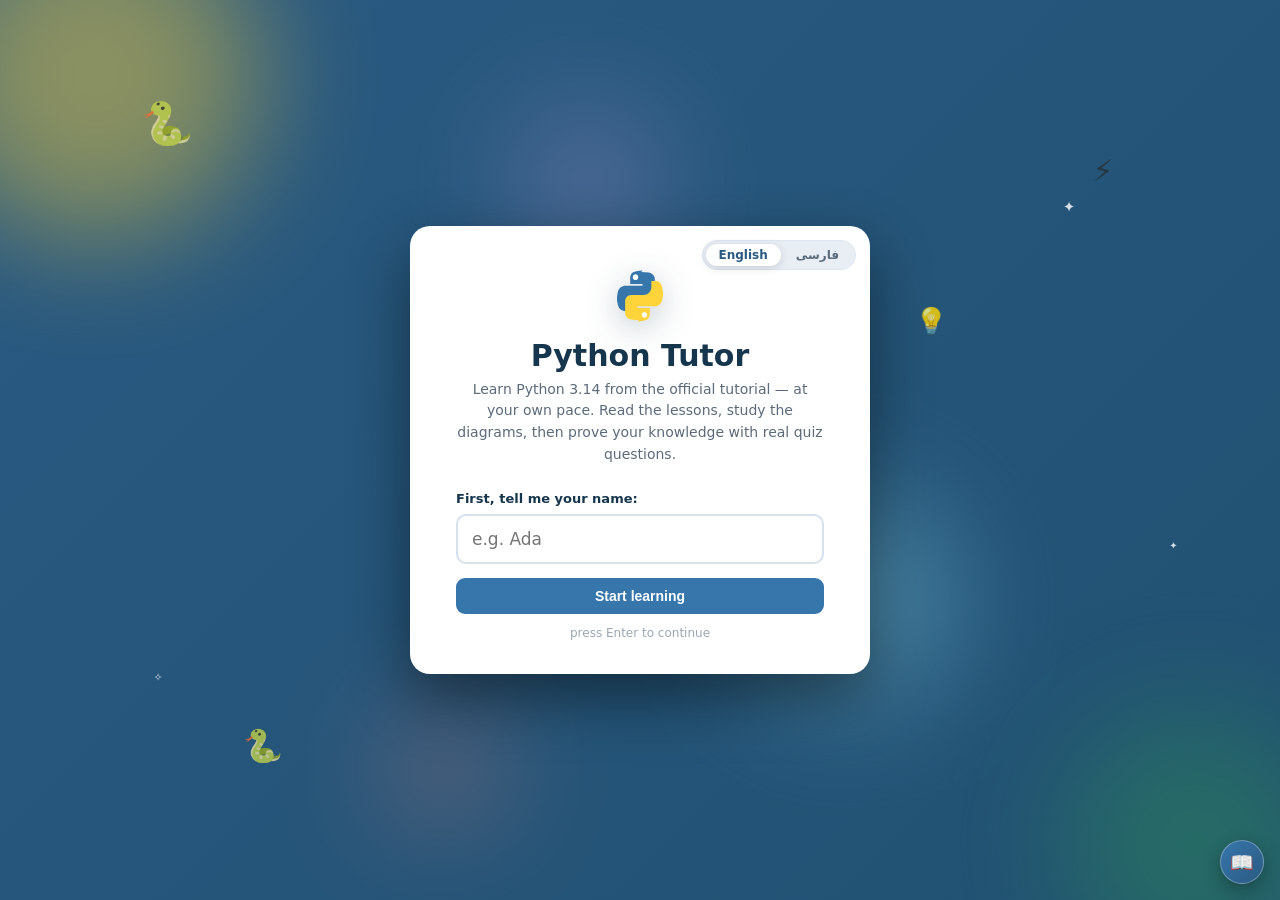
==== static/index.html @ ef2d1d4d "Study tools + mobile UX: scroll reading-progress bar, per-lesson read-time, read checkmarks in the s" ====
<!DOCTYPE html>
<html lang="en">
<head>
<meta charset="utf-8">
<meta name="viewport" content="width=device-width, initial-scale=1">
<title>🐍 Python Tutor — Learn Python 3.14</title>
<script>
/* Restore the saved language + text direction before first paint (no flash). */
(function () {
  try {
    var l = localStorage.getItem('pytutor-lang-v1');
    if (l !== 'fa' && l !== 'en') {
      l = (navigator.language || '').toLowerCase().indexOf('fa') === 0 ? 'fa' : 'en';
    }
    var d = document.documentElement;
    d.lang = l;
    if (l === 'fa') { d.setAttribute('dir', 'rtl'); } else { d.removeAttribute('dir'); }
  } catch (e) {}
})();
</script>
<link rel="icon" href="data:image/svg+xml,%3Csvg xmlns='http://www.w3.org/2000/svg' viewBox='0 0 100 100'%3E%3Ctext y='.9em' font-size='90'%3E🐍%3C/text%3E%3C/svg%3E">
<link rel="preconnect" href="https://fonts.googleapis.com">
<link rel="preconnect" href="https://fonts.gstatic.com" crossorigin>
<link href="https://fonts.googleapis.com/css2?family=Vazirmatn:wght@400;500;600;700;800&display=swap" rel="stylesheet">
<link rel="stylesheet" href="style.css?v=20261005a">
</head>
<body>
<div id="scroll-progress" aria-hidden="true"></div>
<div id="welcome">
  <div class="orb o1"></div>
  <div class="orb o2"></div>
  <div class="orb o3"></div>
  <div class="orb o4"></div>
  <div class="orb o5"></div>
  <div class="floaty f1">🐍</div>
  <div class="floaty f2">⚡</div>
  <div class="floaty f3">🐍</div>
  <div class="floaty f4">💡</div>
  <div class="floaty f5">🐍</div>
  <span class="sparkle s1">✦</span>
  <span class="sparkle s2">✧</span>
  <span class="sparkle s3">✦</span>
  <div class="welcome-card">
    <div class="lang-switch" id="lang-welcome" role="group" aria-label="Language"></div>
    <div class="welcome-emoji" data-subject-logo>🐍</div>
    <h1 data-subject-brand>Python Tutor</h1>
    <p class="welcome-sub" data-i18n="welcome_sub"></p>
    <label for="name-input" data-i18n="name_label"></label>
    <input id="name-input" type="text" maxlength="30"
           placeholder="e.g. Ada" autocomplete="off"
           data-i18n-ph="name_placeholder">
    <button id="name-start" class="btn btn-lg" data-i18n="start_btn"></button>
    <p class="welcome-hint" data-i18n="welcome_hint"></p>
  </div>
</div>
<div id="subject">
  <div class="orb o1"></div>
  <div class="orb o3"></div>
  <div class="orb o4"></div>
  <span class="sparkle s1">✦</span>
  <span class="sparkle s2">✧</span>
  <span class="sparkle s3">✦</span>
  <div class="lang-switch" id="lang-subject" role="group" aria-label="Language"></div>
  <div class="subject-stage">
    <div class="subject-head">
      <h2 class="subject-title" data-i18n="subject_title"></h2>
      <p class="subject-sub" data-i18n="subject_sub"></p>
    </div>
    <div class="orbit-wrap">
      <div class="orbit" id="orbit">
        <div class="orbit-dot d1"></div>
        <div class="orbit-dot d2"></div>
        <div class="orbit-dot d3"></div>
        <svg id="blob-svg" viewBox="0 0 360 360" aria-hidden="true">
          <defs>
            <radialGradient id="blob-grad" cx="35%" cy="28%" r="85%">
              <stop id="blob-stop1" offset="0%"></stop>
              <stop id="blob-stop2" offset="100%"></stop>
            </radialGradient>
            <filter id="goo-fx" x="-40%" y="-40%" width="180%" height="180%">
              <feGaussianBlur in="SourceGraphic" stdDeviation="4" result="b"/>
              <feColorMatrix in="b" mode="matrix"
                values="1 0 0 0 0  0 1 0 0 0  0 0 1 0 0  0 0 0 24 -11"/>
            </filter>
          </defs>
          <path id="blob-path" fill="url(#blob-grad)"></path>
          <g id="icon-stage"></g>
        </svg>
        <div class="blob-content" id="blob-content"></div>
      </div>
    </div>
    <div class="subject-info">
      <button id="subject-start" class="btn btn-lg subject-start"></button>
      <p class="subject-hint" data-i18n="subject_hint"></p>
    </div>
  </div>
</div>
<div id="app">
  <button id="drawer-btn" aria-label="Chapters menu" aria-expanded="false" aria-controls="sidebar"><span class="drawer-ic">☰</span></button>
  <div id="drawer-backdrop"></div>
  <aside id="sidebar">
    <div class="brand">
      <span class="brand-logo" data-subject-logo>🐍</span>
      <div>
        <h1 data-subject-brand>Python Tutor</h1>
        <p class="brand-sub" data-i18n="brand_sub"></p>
      </div>
    </div>
    <nav id="subject-chips" aria-label="Programming language"></nav>
    <p id="user-greeting" class="greeting"></p>
    <div class="progress-box">
      <div id="overall-label" class="progress-label" data-i18n="progress_label"></div>
      <div class="progress-track"><div id="overall-bar" class="progress-bar"></div></div>
      <div id="overall-text" class="progress-text"></div>
      <div id="read-progress" class="progress-text"></div>
    </div>
    <button id="home-btn" class="playground-btn" data-i18n="home_btn"></button>
    <button id="open-playground" class="playground-btn" data-i18n="playground_btn"></button>
    <input id="chapter-search" type="search" autocomplete="off"
           data-i18n-ph="search_ph" aria-label="Search lessons">
    <nav id="chapter-list"></nav>
    <button id="change-name" class="change-name" data-i18n="change_name"></button>
    <div class="lang-switch on-dark" id="lang-side" role="group" aria-label="Language"></div>
  </aside>
  <main id="main">
    <div id="view"></div>
  </main>
</div>
<div id="toast"></div>
<button id="zen-fab" title="Focus mode (F)">📖</button>
<div id="code-modal" hidden>
  <div class="cm-bar">
    <span id="cm-lang" class="code-lang"></span>
    <button id="cm-copy" class="code-copy" type="button">📋</button>
    <button id="cm-close" type="button" aria-label="Close">✕</button>
  </div>
  <pre id="cm-pre"></pre>
</div>
<script src="data.js?v=20261005a"></script>
<script src="data-c.js?v=20261005a"></script>
<script src="data-html.js?v=20261005a"></script>
<script src="data-css.js?v=20261005a"></script>
<script src="data-js.js?v=20261005a"></script>
<script src="data-cpp.js?v=20261005a"></script>
<script src="cengine.js?v=20261005a"></script>
<script src="crunner.js?v=20261005a"></script>
<script src="pyrunner.js?v=20261005a"></script>
<script src="app.js?v=20261005a"></script>
</body>
</html>
---- static/style.css ----
/* Python Tutor — course styles */

:root {
  --blue: #3776ab;
  --blue-dark: #2a5a82;
  --yellow: #ffd43b;
  --bg: #f4f7fb;
  --card: #ffffff;
  --ink: #263238;
  --muted: #5b6b7a;
  --line: #dde6f0;
  --green: #2e8b57;
  --red: #c0392b;
  --code-bg: #f0f4f9;

  /* motion */
  --ease-out: cubic-bezier(.22, .9, .3, 1);
  --ease-smooth: cubic-bezier(.4, 0, .2, 1);
  --ease-spring: cubic-bezier(.34, 1.56, .64, 1);
}

* { box-sizing: border-box; }

html, body {
  margin: 0;
  height: 100%;
  scroll-behavior: smooth;
}

body {
  font-family: "Segoe UI", system-ui, -apple-system, Roboto, Arial, sans-serif;
  background: var(--bg);
  color: var(--ink);
}

html, body {
  max-width: 100%;
  overflow-x: clip; /* one stray pixel must never shake the page sideways */
}

#app {
  display: flex;
  height: 100vh;   /* fallback */
  height: 100dvh;  /* real viewport on mobile browsers */
  transition: opacity .45s var(--ease-smooth), filter .5s var(--ease-smooth),
              transform .5s var(--ease-smooth);
}
#welcome.show ~ #app { filter: blur(3px); transform: scale(.997); }

/* ---------- sidebar ---------- */
#sidebar {
  width: 300px;
  flex-shrink: 0;
  background: linear-gradient(180deg, #2c4a6b, #1f3554);
  color: #e6eef7;
  overflow-y: auto;
  padding: 18px 14px;
  display: flex;
  flex-direction: column;
  gap: 14px;
}
#sidebar::-webkit-scrollbar { width: 8px; }
#sidebar::-webkit-scrollbar-thumb { background: rgba(255, 255, 255, .16); border-radius: 6px; }
#sidebar::-webkit-scrollbar-thumb:hover { background: rgba(255, 255, 255, .28); }

.brand { display: flex; align-items: center; gap: 10px; padding: 4px 6px; }
.brand-logo { font-size: 34px; }
.brand h1 { margin: 0; font-size: 20px; }
.brand-sub { margin: 2px 0 0; font-size: 12px; color: #a9c3de; }

.progress-box {
  background: rgba(255, 255, 255, 0.08);
  border-radius: 10px;
  padding: 10px 12px;
}
.progress-label { font-size: 12px; text-transform: uppercase; letter-spacing: 1px; color: #a9c3de; }
.progress-track { height: 10px; background: rgba(255,255,255,0.15); border-radius: 6px; margin: 6px 0 4px; overflow: hidden; }
.progress-bar {
  height: 100%;
  width: 0%;
  background: var(--yellow);
  border-radius: 6px;
  position: relative;
  overflow: hidden;
  transition: width .7s var(--ease-out);
}
.progress-bar::after {
  content: "";
  position: absolute;
  inset: 0;
  background: linear-gradient(90deg, transparent, rgba(255, 255, 255, .5), transparent);
  transform: translateX(-100%);
  animation: sweep 2.4s ease-in-out infinite;
}
@keyframes sweep {
  0% { transform: translateX(-100%); }
  55%, 100% { transform: translateX(100%); }
}
.progress-text { font-size: 12px;  color: #cfdcea; }

#chapter-list { display: flex; flex-direction: column; gap: 6px; }

.category-head {
  display: flex;
  align-items: center;
  gap: 7px;
  margin: 14px 6px 2px;
  padding-top: 10px;
  border-top: 1px solid rgba(255, 255, 255, 0.12);
  font-size: 11px;
  font-weight: 800;
  text-transform: uppercase;
  letter-spacing: 1.3px;
  color: #a9c3de;
  user-select: none;
}
.category-head:first-child {
  margin-top: 0;
  padding-top: 0;
  border-top: none;
}
.cat-emoji { font-size: 14px; }

.chapter-item {
  display: flex;
  align-items: center;
  gap: 10px;
  padding: 9px 10px;
  border-radius: 9px;
  cursor: pointer;
  border: none;
  background: transparent;
  color: inherit;
  font-size: 14px;
  text-align: start;
  transition: background .25s var(--ease-smooth), transform .3s var(--ease-spring),
              box-shadow .25s var(--ease-smooth);
}
.chapter-item:hover {
  background: rgba(255, 255, 255, 0.1);
  transform: translateX(4px);
}
#chapter-list.entrance .category-head,
#chapter-list.entrance .chapter-item {
  animation: slideIn .45s var(--ease-out) backwards;
}
@keyframes slideIn {
  from { opacity: 0; transform: translateX(-12px); }
  to   { opacity: 1; transform: translateX(0); }
}
.chapter-item.active { background: rgba(255, 212, 59, 0.18); box-shadow: inset 3px 0 0 var(--yellow); }
.chapter-item .num {
  font-size: 11px;
  font-weight: 700;
  color: #ffd43b;
  background: rgba(255, 212, 59, 0.15);
  border-radius: 6px;
  padding: 2px 6px;
  min-width: 24px;
  text-align: center;
  transition: color .35s ease, background .35s ease, box-shadow .35s ease;
}
.chapter-item.finished .num {
  color: #8df0b0;
  background: rgba(46, 139, 87, 0.32);
  animation: numGlow 2.6s ease-in-out infinite;
}
@keyframes numGlow {
  0%, 100% { box-shadow: 0 0 5px rgba(46, 139, 87, .35); }
  50%      { box-shadow: 0 0 14px rgba(46, 139, 87, .65); }
}
.chapter-item .ch-title { flex: 1; min-width: 0; }
.chapter-item .dot { font-size: 13px; }
.chapter-item.finished .dot { color: #8df0b0; }

/* chevron: points to the inline-start edge when closed, rotates down
   (90° is always "down" for a right-pointing chevron) when open */
.chapter-item .chev {
  display: inline-flex;
  align-items: center;
  color: #7d9ab8;
  transition: color .25s var(--ease-smooth);
}
.chapter-item .chev svg {
  display: block;
  transform: rotate(0deg);
  transition: transform .28s var(--ease-smooth);
}
.chapter-item.open .chev { color: var(--yellow); }
.chapter-item.open .chev svg { transform: rotate(90deg); }
html[dir="rtl"] .chapter-item .chev svg { transform: rotate(180deg); }
html[dir="rtl"] .chapter-item.open .chev svg { transform: rotate(90deg); }

/* collapsible chapter sub-lists (lessons + quiz), w3schools style */
.sublist {
  display: grid;
  grid-template-rows: 0fr;
  margin-top: -6px; /* cancel the list gap so a closed group adds no space */
  transition: grid-template-rows .3s var(--ease-smooth);
}
.sublist.open { grid-template-rows: 1fr; }
.sublist-inner {
  overflow: hidden;
  min-height: 0;
  display: flex;
  flex-direction: column;
  gap: 2px;
}
.sub-item {
  display: flex;
  align-items: center;
  gap: 7px;
  margin-inline-start: 22px;
  padding: 6px 9px;
  border: none;
  border-inline-start: 2px solid rgba(255, 255, 255, 0.14);
  border-radius: 7px;
  background: transparent;
  color: #b7cde0;
  font-family: inherit;
  font-size: 12.5px;
  line-height: 1.4;
  text-align: start;
  cursor: pointer;
  transition: background .2s var(--ease-smooth), color .2s var(--ease-smooth),
              border-color .2s var(--ease-smooth);
}
.sub-item:hover { background: rgba(255, 255, 255, 0.09); color: #fff; }
.sub-item.active {
  background: rgba(255, 212, 59, 0.15);
  border-inline-start-color: var(--yellow);
  color: #ffe58a;
  font-weight: 600;
}
.sub-item .quiz-ico { font-size: 12px; }
.sub-item .quiz-badge {
  margin-inline-start: auto;
  font-size: 10.5px;
  font-weight: 700;
  color: #8df0b0;
}
.sub-item .quiz-badge:empty { display: none; }

/* playground launcher in the sidebar */
.playground-btn {
  display: flex;
  align-items: center;
  justify-content: center;
  gap: 8px;
  padding: 11px 14px;
  border: 1px solid rgba(255, 212, 59, 0.4);
  border-radius: 10px;
  background: linear-gradient(135deg, rgba(255, 212, 59, 0.16), rgba(55, 118, 171, 0.28));
  color: #ffe58a;
  font-family: inherit;
  font-size: 13.5px;
  font-weight: 700;
  cursor: pointer;
  transition: transform .25s var(--ease-spring), box-shadow .25s var(--ease-smooth),
              border-color .25s var(--ease-smooth), background .25s var(--ease-smooth);
}
.playground-btn:hover {
  transform: translateY(-2px);
  border-color: var(--yellow);
  background: linear-gradient(135deg, rgba(255, 212, 59, 0.24), rgba(55, 118, 171, 0.34));
  box-shadow: 0 6px 18px rgba(255, 212, 59, 0.18);
}
.playground-btn:active { transform: translateY(0) scale(.98); }

/* ---------- main ---------- */
#main {
  flex: 1;
  overflow-y: auto;
  padding: 28px 34px;
  scroll-behavior: smooth;
}
#main::-webkit-scrollbar { width: 10px; }
#main::-webkit-scrollbar-thumb { background: rgba(55, 118, 171, .25); border-radius: 6px; }
#main::-webkit-scrollbar-thumb:hover { background: rgba(55, 118, 171, .4); }

#view { max-width: 860px; margin: 0 auto; }
#view.anim-in { animation: viewIn .5s var(--ease-out) backwards; }
@keyframes viewIn {
  from { opacity: 0; transform: translateY(12px); }
  to   { opacity: 1; transform: translateY(0); }
}

.card {
  background: var(--card);
  border: 1px solid var(--line);
  border-radius: 14px;
  padding: 26px 30px;
  box-shadow: 0 2px 10px rgba(38, 50, 56, 0.06);
  animation: cardIn .45s var(--ease-out) backwards;
}
@keyframes cardIn {
  from { opacity: 0; transform: translateY(16px) scale(.985); }
  to   { opacity: 1; transform: translateY(0) scale(1); }
}

.chapter-head {
  display: flex;
  align-items: center;
  gap: 12px;
  margin-bottom: 4px;
}
.chapter-head .emoji { font-size: 30px; }
.chapter-head h2 { margin: 0; font-size: 22px; }

.breadcrumb { color: var(--muted); font-size: 13px; margin-bottom: 14px; }

.lesson-title { font-size: 19px; margin: 16px 0 10px; color: var(--blue-dark); }

/* lesson content */
.lesson-body p { line-height: 1.7; margin: 12px 0; }
.lesson-body ul, .lesson-body ol { line-height: 1.7; padding-inline-start: 22px; }
.lesson-body li { margin: 7px 0; }
.lesson-body code {
  background: var(--code-bg);
  border: 1px solid var(--line);
  border-radius: 5px;
  padding: 1px 6px;
  font-family: "Fira Code", "JetBrains Mono", Consolas, Menlo, monospace;
  font-size: 0.92em;
}
.lesson-body pre.code {
  max-width: 100%;
  -webkit-overflow-scrolling: touch;
  background: var(--code-bg);
  border: 1px solid var(--line);
  border-radius: 10px;
  padding: 14px 16px;
  margin: 18px 0;
  overflow-x: auto;
  font-family: "Fira Code", "JetBrains Mono", Consolas, Menlo, monospace;
  font-size: 14px;
  line-height: 1.6;
}
.lesson-body .diagram { margin: 16px 0; }
.card > .tryit, .card > .nav-row { animation: fadeUp .5s var(--ease-out) backwards; }
.card > .tryit { animation-delay: .35s; }
.card > .nav-row { animation-delay: .45s; }
.lesson-body > * { animation: fadeUp .5s var(--ease-out) backwards; }
.lesson-body > *:nth-child(2) { animation-delay: .07s; }
.lesson-body > *:nth-child(3) { animation-delay: .14s; }
.lesson-body > *:nth-child(4) { animation-delay: .21s; }
.lesson-body > *:nth-child(5) { animation-delay: .28s; }
.lesson-body > *:nth-child(6) { animation-delay: .35s; }
.lesson-body > *:nth-child(7) { animation-delay: .42s; }
.lesson-body > *:nth-child(8) { animation-delay: .49s; }

/* nav buttons */
.nav-row { display: flex; justify-content: space-between; margin-top: 22px; gap: 10px; }
.nav-row .spacer { flex: 1; }
button.btn {
  position: relative;
  overflow: hidden;
  border: none;
  border-radius: 9px;
  padding: 10px 18px;
  font-size: 14px;
  font-weight: 600;
  cursor: pointer;
  background: var(--blue);
  color: white;
  transition: background .25s var(--ease-smooth), transform .25s var(--ease-spring),
              box-shadow .25s var(--ease-smooth);
}
button.btn::after {
  content: "";
  position: absolute;
  top: 0;
  left: -80%;
  width: 45%;
  height: 100%;
  background: linear-gradient(105deg, transparent, rgba(255, 255, 255, .4), transparent);
  transform: skewX(-20deg);
  transition: left .55s var(--ease-smooth);
  pointer-events: none;
}
button.btn:hover::after { left: 140%; }
button.btn:hover {
  background: var(--blue-dark);
  transform: translateY(-2px);
  box-shadow: 0 7px 18px rgba(55, 118, 171, 0.38);
}
button.btn:active { transform: translateY(0) scale(.97); transition-duration: .1s; }
button.btn.secondary { background: #eef3f9; color: var(--blue-dark); border: 1px solid var(--line); }
button.btn.secondary:hover { background: #e2eaf4; }
button.btn:disabled { opacity: 0.45; cursor: not-allowed; }

/* ---------- quiz ---------- */
.quiz-intro { margin-bottom: 18px; }
.quiz-intro h3 { margin: 0 0 6px; }
.quiz-intro p { margin: 4px 0; color: var(--muted); }

.question {
  border: 1px solid var(--line);
  border-radius: 12px;
  padding: 18px 20px;
  margin-bottom: 16px;
  background: #fbfdff;
  animation: qIn .5s var(--ease-out) backwards;
}
@keyframes qIn {
  from { opacity: 0; transform: translateY(12px); }
  to   { opacity: 1; transform: translateY(0); }
}
.question .q-text { font-size: 15px; line-height: 1.55; margin-bottom: 12px; }
.question .q-text code { background: var(--code-bg); padding: 1px 5px; border-radius: 4px; font-family: "Fira Code", "JetBrains Mono", Consolas, Menlo, monospace; font-size: .92em; }

/* mc options */
.option {
  display: block;
  width: 100%;
  text-align: left;
  background: white;
  border: 1px solid var(--line);
  border-radius: 9px;
  padding: 10px 14px;
  margin: 7px 0;
  cursor: pointer;
  font-size: 14px;
  color: var(--ink);
  animation: optIn .4s var(--ease-out) backwards;
  transition: border-color .2s var(--ease-smooth), background .2s var(--ease-smooth),
              transform .25s var(--ease-spring), box-shadow .2s var(--ease-smooth);
}
.option:nth-child(2) { animation-delay: .06s; }
.option:nth-child(3) { animation-delay: .12s; }
.option:nth-child(4) { animation-delay: .18s; }
.option:nth-child(5) { animation-delay: .24s; }
.option:nth-child(6) { animation-delay: .30s; }
@keyframes optIn {
  from { opacity: 0; transform: translateY(7px); }
  to   { opacity: 1; transform: translateY(0); }
}
.option:hover { border-color: var(--blue); background: #f3f8fd; transform: translateY(-2px); box-shadow: 0 4px 12px rgba(55, 118, 171, 0.15); }
.option:active { transform: scale(.98); }
.option.selected { border-color: var(--blue); background: #e8f1f9; font-weight: 600; }
.option.correct { border-color: var(--green); background: #e7f6ec; }
.option.wrong { border-color: var(--red); background: #fbe4e2; }

/* blank input */
input.blank {
  font-family: "Fira Code", "JetBrains Mono", Consolas, Menlo, monospace;
  font-size: 15px;
  padding: 6px 10px;
  border: 1px solid var(--blue);
  border-radius: 7px;
  outline: none;
  width: 220px;
  max-width: 100%;
}
input.blank:focus { box-shadow: 0 0 0 3px rgba(55, 118, 171, 0.18); }
input.blank.correct { border-color: var(--green); background: #e7f6ec; }
input.blank.wrong { border-color: var(--red); background: #fbe4e2; }

/* codefill */
.codefill {
  background: var(--code-bg);
  border: 1px solid var(--line);
  border-radius: 10px;
  padding: 14px 16px;
  font-family: "Fira Code", "JetBrains Mono", Consolas, Menlo, monospace;
  font-size: 14px;
  line-height: 2.1;
  overflow-x: auto;
  white-space: pre;
}
.codefill input.blank { width: auto; min-width: 120px; padding: 4px 8px; font-size: 14px; }

/* order */
.order-chip {
  display: inline-block;
  background: white;
  border: 1px solid var(--line);
  border-radius: 8px;
  padding: 8px 14px;
  margin: 5px 6px 5px 0;
  cursor: pointer;
  font-family: "Fira Code", "JetBrains Mono", Consolas, Menlo, monospace;
  font-size: 13px;
  animation: chipIn .35s var(--ease-spring) backwards;
  transition: transform .22s var(--ease-spring), border-color .18s var(--ease-smooth),
              background .18s var(--ease-smooth), box-shadow .18s var(--ease-smooth),
              opacity .2s var(--ease-smooth);
}
.order-chip:nth-of-type(1) { animation-delay: .05s; }
.order-chip:nth-of-type(2) { animation-delay: .10s; }
.order-chip:nth-of-type(3) { animation-delay: .15s; }
.order-chip:nth-of-type(4) { animation-delay: .20s; }
.order-chip:nth-of-type(5) { animation-delay: .25s; }
.order-chip:nth-of-type(6) { animation-delay: .30s; }
@keyframes chipIn {
  from { opacity: 0; transform: translateY(8px) scale(.95); }
  to   { opacity: 1; transform: translateY(0) scale(1); }
}
.order-chip:hover { border-color: var(--blue); transform: translateY(-1px); box-shadow: 0 3px 8px rgba(55, 118, 171, 0.14); }
.order-chip.picked { background: #e8f1f9; border-color: var(--blue); font-weight: 600; }
.order-chip.picked::before { content: attr(data-pos) ". "; color: var(--blue); }
.order-chip.used { opacity: 0.4; }
.order-chip.correct { border-color: var(--green); background: #e7f6ec; }
.order-chip.wrong { border-color: var(--red); background: #fbe4e2; }

/* feedback */
.feedback {
  margin-top: 10px;
  border-radius: 9px;
  padding: 10px 14px;
  font-size: 14px;
  line-height: 1.5;
  display: none;
}
.feedback.show { display: block; animation: fbIn .45s var(--ease-spring) backwards; }
@keyframes fbIn {
  from { opacity: 0; transform: translateY(-8px) scale(.97); }
  to   { opacity: 1; transform: translateY(0) scale(1); }
}
.feedback.ok { background: #e7f6ec; border: 1px solid #b7ddc4; border-inline-start: 4px solid var(--green); color: #1c6b3f; }
.feedback.no { background: #fbe4e2; border: 1px solid #eec2bd; border-inline-start: 4px solid var(--red); color: #8c2a20; }
.feedback .explain { margin-top: 6px; color: var(--ink); }

.answer-actions { margin-top: 10px; display: flex; gap: 8px; }

/* code block meta-bar: language tag + copy button */
.code-head {
  display: flex;
  align-items: center;
  justify-content: space-between;
  gap: 10px;
  margin: 18px 0 0;
  padding: 7px 8px 7px 14px;
  background: #22303f;
  border: 1px solid rgba(255, 255, 255, .08);
  border-bottom: none;
  border-radius: 10px 10px 0 0;
}
.code-lang {
  font-size: 12px;
  letter-spacing: .6px;
  text-transform: uppercase;
  color: #9fc3e0;
  font-weight: 600;
}
.code-copy {
  border: 1px solid rgba(255, 255, 255, .22);
  background: rgba(255, 255, 255, .08);
  color: #dbe7f3;
  font-size: 12.5px;
  padding: 5px 12px;
  border-radius: 999px;
  cursor: pointer;
  transition: background .2s ease, border-color .2s ease;
}
.code-copy:hover { background: rgba(255, 255, 255, .16); }
.code-copy.ok {
  background: rgba(70, 160, 100, .25);
  border-color: rgba(90, 200, 130, .5);
  color: #b8e6c4;
}
.code-head + pre.code {
  margin-top: 0;
  border-top-left-radius: 0;
  border-top-right-radius: 0;
}

/* programming-language chips at the top of the sidebar — the educational
   language selector, deliberately separate from the UI language toggle
   that sits at the sidebar footer */
#subject-chips {
  display: flex;
  flex-wrap: wrap; /* every language visible — no half-cut scrolling row */
  gap: 6px;
  padding: 4px 2px 8px;
}
.subject-chip {
  display: inline-flex;
  align-items: center;
  gap: 6px;
  border: 1px solid rgba(255, 255, 255, .18);
  background: rgba(255, 255, 255, .07);
  color: #dce8f5;
  border-radius: 999px;
  padding: 5px 12px 5px 6px;
  font-size: 13px;
  font-weight: 600;
  cursor: pointer;
  transition: border-color .2s ease, background .2s ease;
}
.subject-chip .chip-ic svg { width: 21px; height: 21px; display: block; border-radius: 50%; }
.subject-chip:hover { background: rgba(255, 255, 255, .13); }
.subject-chip.active {
  border-color: var(--c, var(--yellow));
  background: color-mix(in srgb, var(--c, #3776ab) 28%, rgba(255,255,255,.08));
}

/* try-it editor — boxed so it reads as its own section, clearly separated
   from the lesson text above it */
.tryit {
  margin-top: 24px;
  padding: 14px 14px 12px;
  border: 1px solid var(--line);
  border-radius: 14px;
  background: var(--card);
  box-shadow: 0 1px 6px rgba(38, 50, 56, .05);
}
.tryit-label { font-size: 13px; color: var(--muted); margin-bottom: 8px; }
textarea.codebox {
  width: 100%;
  min-height: 110px;
  font-family: "Fira Code", "JetBrains Mono", Consolas, Menlo, monospace;
  font-size: 14px;
  border: 1px solid var(--line);
  border-radius: 10px;
  padding: 12px;
  background: var(--code-bg);
  resize: vertical;
  outline: none;
}
textarea.codebox:focus { border-color: var(--blue); }
.run-output {
  background: #101c28;
  color: #c9e6c9;
  font-family: "Fira Code", "JetBrains Mono", Consolas, Menlo, monospace;
  font-size: 13px;
  border-radius: 10px;
  padding: 12px 14px;
  margin-top: 8px;
  white-space: pre-wrap;
  min-height: 30px;
  display: none;
}
.run-output.show { display: block; }
.run-output.err { color: #f3b3ae; }

/* chapter done banner */
.done-banner {
  text-align: center;
  padding: 18px;
  margin-bottom: 16px;
  background: #e7f6ec;
  border: 1px solid #b7ddc4;
  border-radius: 12px;
  color: #1c6b3f;
  font-weight: 600;
}

/* toast — top-center and click-through so it never covers quiz feedback */
#toast {
  position: fixed;
  top: 18px;
  left: 50%;
  transform: translateX(-50%) translateY(-90px);
  background: #263238;
  color: white;
  padding: 12px 22px;
  border-radius: 12px;
  font-size: 14px;
  box-shadow: 0 8px 26px rgba(0, 0, 0, 0.28);
  transition: transform .5s var(--ease-spring), opacity .35s var(--ease-smooth);
  opacity: 0;
  z-index: 60;
  pointer-events: none;
  max-width: min(90vw, 560px);
  text-align: center;
}
#toast.show { transform: translateX(-50%) translateY(0); opacity: 1; }

/* ---------- mobile: off-canvas chapter drawer ---------- */
#drawer-btn {
  display: none; /* desktop shows the sidebar inline */
  position: fixed;
  top: 12px;
  inset-inline-start: 12px;
  z-index: 1300;
  width: 46px;
  height: 46px;
  border: 1px solid rgba(255, 255, 255, .28);
  border-radius: 12px;
  background: linear-gradient(135deg, var(--blue), var(--blue-dark));
  color: #fff;
  font-size: 21px;
  line-height: 1;
  cursor: pointer;
  box-shadow: 0 4px 14px rgba(0, 0, 0, .3);
  transition: transform .18s var(--ease-out), box-shadow .18s var(--ease-out);
}
#drawer-btn:active { transform: scale(.93); }
#drawer-backdrop { display: none; }

@media (max-width: 760px) {
  #app { flex-direction: column; }
  #drawer-btn { display: block; }
  #main { padding: 64px 14px 14px; }

  /* the sidebar becomes an off-canvas drawer over the content */
  #sidebar {
    position: fixed;
    top: 0;
    bottom: 0;
    inset-inline-start: 0;
    width: min(84vw, 330px);
    max-height: none;
    padding: 14px 12px;
    z-index: 1200;
    transform: translateX(-105%);
    transition: transform .3s var(--ease-smooth);
    box-shadow: 0 0 44px rgba(0, 0, 0, .45);
  }
  html[dir="rtl"] #sidebar { transform: translateX(105%); }
  body.drawer-open #sidebar { transform: none; }

  #drawer-backdrop {
    display: block;
    position: fixed;
    inset: 0;
    z-index: 1150;
    background: rgba(8, 13, 22, .55);
    opacity: 0;
    pointer-events: none;
    transition: opacity .3s var(--ease-smooth);
  }
  body.drawer-open #drawer-backdrop { opacity: 1; pointer-events: auto; }

  .card { padding: 18px 16px; border-radius: 12px; }
  .chapter-head h2 { font-size: 19px; }
  .chapter-head .emoji { font-size: 25px; }
  .lesson-body pre.code { font-size: 13.5px; padding: 11px 12px; margin: 14px 0; }
  /* heavy floating decorations are a phone battery drain — drop them */
  .floaty, .sparkle { display: none; }
  .nav-row { gap: 10px; }
  .nav-row .btn { flex: 1; padding: 13px 10px; font-size: 15.5px; }
  textarea.codebox { font-size: 16px; } /* >=16px: no iOS focus zoom */
  .subject-title { font-size: 24px; }
  .nav-row { margin-top: 18px; }
}

@media (max-width: 430px) {
  #main { padding: 64px 10px 10px; }
  .card { padding: 14px 12px; }
  .lesson-body pre.code { font-size: 13.5px; padding: 10px 10px; }
  .lesson-title { font-size: 17.5px; margin: 14px 0 8px; }
  .tryit { padding: 12px 10px; }
}

/* ---------- welcome / name page ---------- */
#welcome {
  position: fixed;
  inset: 0;
  z-index: 1000;
  display: flex;
  align-items: center;
  justify-content: center;
  overflow: hidden; /* decorative orbs must never widen the page */
  background: linear-gradient(-45deg, #0e1f2c, #16364d, #1d4d6b, #2a5a82);
  background-size: 400% 400%;
  animation: gradientShift 16s ease infinite;
  opacity: 0;
  visibility: hidden;
  pointer-events: none;
  transition: opacity .6s var(--ease-smooth), visibility .6s,
              filter .5s var(--ease-smooth), transform .5s var(--ease-smooth);
}
#welcome.show { opacity: 1; visibility: visible; pointer-events: auto; }
@keyframes gradientShift {
  0%   { background-position: 0% 50%; }
  50%  { background-position: 100% 50%; }
  100% { background-position: 0% 50%; }
}

/* floating decorations behind the card */
.orb {
  position: absolute;
  border-radius: 50%;
  filter: blur(60px);
  opacity: .45;
  pointer-events: none;
}
.orb.o1 { width: 330px; height: 330px; background: var(--yellow); top: -90px; left: -70px; animation: drift 18s ease-in-out infinite; }
.orb.o2 { width: 270px; height: 270px; background: var(--green); bottom: -80px; right: -50px; animation: drift 22s ease-in-out infinite reverse; }
.orb.o3 { width: 210px; height: 210px; background: #7ec8e3; top: 55%; left: 58%; animation: drift 26s ease-in-out infinite; }
.orb.o4 { width: 150px; height: 150px; background: #b39ddb; top: 12%; left: 40%; opacity: .35; animation: drift 20s ease-in-out infinite; animation-delay: -8s; }
.orb.o5 { width: 120px; height: 120px; background: #ff8a80; bottom: 8%; left: 30%; opacity: .3; animation: drift 24s ease-in-out infinite; animation-delay: -14s; }
@keyframes drift {
  0%, 100% { transform: translate(0, 0) scale(1); }
  33%      { transform: translate(44px, -32px) scale(1.08); }
  66%      { transform: translate(-32px, 26px) scale(.94); }
}
.floaty {
  position: absolute;
  font-size: 42px;
  opacity: .8;
  pointer-events: none;
  animation: floaty 6s ease-in-out infinite;
}
.floaty.f1 { top: 11%; left: 11%; }
.floaty.f2 { top: 17%; right: 13%; font-size: 30px; animation-delay: 1.2s; }
.floaty.f3 { bottom: 15%; left: 19%; font-size: 32px; animation-delay: 2.4s; }
.floaty.f4 { top: 34%; right: 26%; font-size: 26px; animation-delay: 3.2s; }
.floaty.f5 { bottom: 32%; right: 38%; font-size: 28px; animation-delay: 4s; }

.sparkle {
  position: absolute;
  color: rgba(255, 255, 255, .8);
  pointer-events: none;
  animation: twinkle 3.6s ease-in-out infinite;
}
.sparkle.s1 { top: 22%; right: 16%; font-size: 15px; animation-delay: .3s; }
.sparkle.s2 { bottom: 24%; left: 12%; font-size: 11px; animation-delay: 1.5s; }
.sparkle.s3 { top: 60%; right: 8%; font-size: 10px; animation-delay: 2.4s; }
@keyframes twinkle {
  0%, 100% { opacity: .1; transform: scale(.55) rotate(0deg); }
  50%      { opacity: .9; transform: scale(1.3) rotate(50deg); }
}
@keyframes floaty {
  0%, 100% { transform: translateY(0) rotate(-5deg); }
  50%      { transform: translateY(-20px) rotate(6deg); }
}

/* card entrance with staggered children */
.welcome-card {
  position: relative;
  background: #fff;
  color: #263238;
  border-radius: 20px;
  padding: 42px 46px 34px;
  max-width: 460px;
  width: 90%;
  text-align: center;
  box-shadow: 0 24px 60px rgba(0, 0, 0, .45);
}
#welcome.entering .welcome-card { animation: cardPop .6s var(--ease-spring) backwards; }
@keyframes cardPop {
  0%   { opacity: 0; transform: translateY(28px) scale(.93); }
  100% { opacity: 1; transform: translateY(0) scale(1); }
}
#welcome.entering .welcome-card > * { animation: fadeUp .55s var(--ease-out) backwards; }
.welcome-card > *:nth-child(1) { animation-delay: .08s; }
.welcome-card > *:nth-child(2) { animation-delay: .16s; }
.welcome-card > *:nth-child(3) { animation-delay: .24s; }
.welcome-card > *:nth-child(4) { animation-delay: .32s; }
.welcome-card > *:nth-child(5) { animation-delay: .40s; }
.welcome-card > *:nth-child(6) { animation-delay: .48s; }
.welcome-card > *:nth-child(7) { animation-delay: .56s; }
@keyframes fadeUp {
  from { opacity: 0; transform: translateY(10px); }
  to   { opacity: 1; transform: translateY(0); }
}
.welcome-emoji { font-size: 56px; display: inline-block; animation: bob 3.2s ease-in-out infinite; filter: drop-shadow(0 8px 16px rgba(22, 54, 77, .25)); }
@keyframes bob {
  0%, 100% { transform: translateY(0); }
  50%      { transform: translateY(-7px); }
}
.welcome-card h1 { margin: 10px 0 6px; font-size: 30px; color: #16364d; }
.welcome-sub {
  margin: 0 0 26px;
  font-size: 14px;
  color: #5b6b7a;
  line-height: 1.55;
}
.welcome-card label {
  display: block;
  text-align: start;
  font-size: 13px;
  font-weight: 600;
  color: #16364d;
  margin-bottom: 8px;
}
.welcome-card input {
  width: 100%;
  box-sizing: border-box;
  padding: 13px 14px;
  font-size: 17px;
  border: 2px solid #d4e2ee;
  border-radius: 10px;
  outline: none;
  margin-bottom: 14px;
  font-family: inherit;
  transition: border-color .25s var(--ease-smooth), box-shadow .25s var(--ease-smooth),
              transform .3s var(--ease-spring);
}
.welcome-card input:focus {
  border-color: var(--blue);
  box-shadow: 0 0 0 4px rgba(55, 118, 171, 0.16);
  transform: scale(1.015);
}
.btn-lg { font-size: 16px; padding: 12px 26px; width: 100%; }
#name-start { animation: glowPulse 2.4s ease-in-out infinite; }
@keyframes glowPulse {
  0%, 100% { box-shadow: 0 0 0 0 rgba(55, 118, 171, .4); }
  50%      { box-shadow: 0 0 0 12px rgba(55, 118, 171, 0); }
}
.welcome-hint { margin: 12px 0 0; font-size: 12px; color: #9aa7b3; }
@keyframes shake {
  0%, 100% { transform: translateX(0); }
  25% { transform: translateX(-6px); }
  75% { transform: translateX(6px); }
}
.shake { animation: shake .18s linear 2; border-color: var(--red) !important; }

/* ---------- subject chooser (main menu) ---------- */
#subject {
  position: fixed;
  inset: 0;
  z-index: 990;
  display: flex;
  align-items: center;
  justify-content: center;
  overflow: hidden; /* decorative orbs must never widen the page */
  background: linear-gradient(-45deg, #0e1f2c, #16364d, #1d4d6b, #2a5a82);
  background-size: 400% 400%;
  animation: gradientShift 16s ease infinite;
  opacity: 0;
  visibility: hidden;
  pointer-events: none;
  transition: opacity .6s var(--ease-smooth), visibility .6s,
              filter .5s var(--ease-smooth), transform .5s var(--ease-smooth);
}
#subject.show { opacity: 1; visibility: visible; pointer-events: auto; }
#subject.show ~ #app { filter: blur(3px); transform: scale(.997); }

#lang-subject {
  position: absolute;
  top: 14px;
  inset-inline-end: 14px;
  z-index: 2;
}

.subject-stage {
  position: relative;
  display: flex;
  flex-direction: column;
  align-items: center;
  justify-content: space-between; /* head pinned up, info pinned down,
                                     ring centred between them */
  gap: 4px;
  width: min(94vw, 760px);
  height: 100%;
  padding: 18px 0;
}
#subject.entering .subject-stage > * { animation: fadeUp .55s var(--ease-out) backwards; }
.subject-stage > *:nth-child(1) { animation-delay: .06s; }
.subject-stage > *:nth-child(2) { animation-delay: .14s; }
.subject-stage > *:nth-child(3) { animation-delay: .22s; }
.subject-stage > *:nth-child(4) { animation-delay: .3s; }

.subject-head { text-align: center; }

.subject-title {
  margin: 0;
  font-size: 30px;
  color: #fff;
  text-shadow: 0 2px 14px rgba(0, 0, 0, .35);
}
.subject-sub {
  margin: 0 0 4px;
  font-size: 13.5px;
  color: #cfe2f3;
  text-align: center;
}

/* the orbital ring */
.orbit-wrap {
  position: relative;
  width: min(74vmin, 540px);
  aspect-ratio: 1;
}
.orbit { position: absolute; inset: 0; }

#blob-svg {
  position: absolute;
  left: 50%;
  top: 50%;
  width: 80%;
  aspect-ratio: 1;
  transform: translate(-50%, -50%);
  filter: drop-shadow(0 18px 44px rgba(0, 0, 0, .38));
}

/* language name sits inside the blob, under the icon (icon lives in the
   SVG's goo-filtered stage above this layer) */
.blob-content {
  position: absolute;
  left: 50%;
  top: calc(50% + 46px);
  transform: translateX(-50%);
  width: 70%;
  text-align: center;
  pointer-events: none;
}
.blob-name {
  margin: 0;
  font-size: 22px;
  color: #fff;
  text-shadow: 0 2px 12px rgba(0, 0, 0, .45);
  direction: ltr; /* "C++" must not flip on RTL pages; Persian renders fine */
}
.blob-tag {
  margin: 3px 0 0;
  font-size: 11.5px;
  color: rgba(255, 255, 255, .88);
  text-shadow: 0 1px 8px rgba(0, 0, 0, .4);
}
.meta-swap { animation: metaIn .4s var(--ease-out); }
@keyframes metaIn {
  from { opacity: 0; transform: translateY(8px); }
}

/* gooey shape-shift: old icon melts into the centre, new one grows out;
   both stay opaque and merge through the #goo-fx filter — no crossfade */
#icon-stage > g { transform-box: view-box; transform-origin: 180px 141px; }
.icon-melt { animation: iconMelt .58s cubic-bezier(.55, .06, .68, .19) forwards; }
.icon-grow { animation: iconGrow .66s cubic-bezier(.34, 1.45, .44, 1) .27s both; }
@keyframes iconMelt {
  0%   { transform: scale(1, 1) rotate(0deg); }
  55%  { transform: scale(1.18, .55) rotate(-8deg); }
  100% { transform: scale(.04, .04) rotate(-32deg); }
}
@keyframes iconGrow {
  0%   { transform: scale(.04, .04) rotate(28deg); }
  45%  { transform: scale(1.18, .55) rotate(7deg); }
  100% { transform: scale(1, 1) rotate(0deg); }
}

/* the six language nodes around the ring */
.lang-node {
  position: absolute;
  transform: translate(-50%, -50%);
  display: flex;
  flex-direction: column;
  align-items: center;
  gap: 5px;
  border: none;
  background: none;
  padding: 0;
  cursor: pointer;
  font: inherit;
}
.node-circle {
  position: relative;
  display: grid;
  place-items: center;
  width: 70px;
  height: 70px;
  border-radius: 50%;
  background: #fff;
  border: 3px solid transparent;
  box-shadow: 0 6px 18px rgba(0, 0, 0, .3);
  transition: transform .25s var(--ease-spring), border-color .25s var(--ease-smooth),
              box-shadow .25s var(--ease-smooth);
}
.node-circle svg { width: 62%; height: 62%; display: block; }
.lang-node:hover .node-circle {
  transform: translateY(-7px) scale(1.12);
  border-color: var(--c);
  box-shadow: 0 12px 26px rgba(0, 0, 0, .4), 0 0 22px var(--c);
}
.lang-node.active .node-circle {
  border-color: var(--c);
  box-shadow: 0 6px 18px rgba(0, 0, 0, .3), 0 0 26px var(--c);
}
.lang-node.soon .node-circle { background: #f4f7fb; }
.node-label {
  font-size: 12.5px;
  font-weight: 600;
  color: #e6eef7;
  text-shadow: 0 1px 8px rgba(0, 0, 0, .5);
  /* keep latin names like "C++" from bidi-reordering in RTL pages */
  direction: ltr;
}
.soon-chip {
  position: absolute;
  top: -7px;
  inset-inline-end: -12px;
  background: #263238;
  color: #ffd43b;
  font-size: 9px;
  font-weight: 700;
  letter-spacing: .4px;
  padding: 2px 7px;
  border-radius: 999px;
  box-shadow: 0 2px 8px rgba(0, 0, 0, .35);
}

/* decorative dots circling the ring */
.orbit-dot {
  position: absolute;
  left: 50%;
  top: 50%;
  width: 10px;
  height: 10px;
  margin: -5px;
  border-radius: 50%;
  background: rgba(255, 255, 255, .5);
  pointer-events: none;
}
.orbit-dot.d1 { animation: orbitSpin 26s linear infinite; }
.orbit-dot.d2 {
  width: 7px; height: 7px; margin: -3.5px;
  background: rgba(255, 212, 59, .75);
  animation: orbitSpin 36s linear infinite reverse;
}
.orbit-dot.d3 {
  width: 5px; height: 5px; margin: -2.5px;
  background: rgba(126, 200, 227, .85);
  animation: orbitSpin 46s linear infinite;
  animation-delay: -14s;
}
@keyframes orbitSpin {
  from { transform: rotate(0deg) translateX(min(37vmin, 268px)); }
  to   { transform: rotate(360deg) translateX(min(37vmin, 268px)); }
}

/* start button under the ring */
.subject-info {
  display: flex;
  flex-direction: column;
  align-items: center;
  gap: 8px;
}
.subject-start {
  min-width: 300px;
  border: none;
  background: linear-gradient(135deg, var(--sc1, var(--blue)), var(--sc2, var(--yellow)));
  box-shadow: 0 8px 22px rgba(0, 0, 0, .3);
  /* let "C++ — به‌زودی" pick its base direction from the first strong char */
  unicode-bidi: plaintext;
}
.subject-start:hover {
  background: linear-gradient(135deg, var(--sc1, var(--blue-dark)), var(--sc2, var(--yellow)));
  filter: brightness(1.07);
  box-shadow: 0 10px 26px rgba(0, 0, 0, .38);
}
.subject-start:disabled {
  background: linear-gradient(135deg, var(--sc1, #46586a), var(--sc2, #37475a));
  color: #c3d2de;
  cursor: not-allowed;
  opacity: .85;
  box-shadow: none;
  transform: none;
}
.subject-hint { margin: 0; font-size: 12px; color: #a9c3de; }

@media (max-height: 760px) {
  .orbit-wrap { width: min(66vmin, 480px); }
  .subject-title { font-size: 24px; }
  .blob-name { font-size: 18px; }
}
@media (max-width: 620px) {
  .node-circle { width: 58px; height: 58px; }
  .node-circle svg { width: 36px; height: 36px; }
  .subject-start { min-width: 240px; }
  .subject-sub { display: none; }
  /* breathing room: shrink the blob and widen the ring so the language
     bubbles stop touching it on small screens */
  #blob-svg { width: 62%; }
  .orbit-wrap { width: min(92vw, 540px); }
  /* keep the heading clear of the language pill pinned top-end */
  .subject-stage { padding-top: 58px; }
}


/* greeting + change name */
.greeting {
  margin: 14px 2px 2px;
  font-size: 13px;
  color: #dce9f5;
  font-weight: 600;
}
.change-name {
  margin-top: 14px;
  background: none;
  border: none;
  color: #a9c3de;
  font-size: 12px;
  cursor: pointer;
  text-align: left;
  padding: 4px 6px;
}
.change-name:hover { color: #fff; text-decoration: underline; }

/* the UI language toggle lives at the sidebar footer (drawer footer on
   phones), separate from the educational-language chips up top. Sticky
   keeps it visible even while the chapter list scrolls. */
#lang-side {
  position: sticky;
  bottom: 0;
  margin-top: auto;
  align-self: flex-start;
  padding: 8px 2px;
  background: inherit;
}

/* quiz answered-count hint */
.quiz-status {
  text-align: center;
  font-size: 13px;
  color: var(--muted);
  margin: 2px 0 14px;
  animation: fbIn .3s ease;
}
.quiz-status.all { color: #1c6b3f; font-weight: 600; }

/* ---------- language switch ---------- */
.lang-switch {
  display: inline-flex;
  align-items: center;
  background: #e9eef5;
  border: 1px solid var(--line);
  border-radius: 999px;
  padding: 3px;
  gap: 2px;
  user-select: none;
}
.lang-switch button {
  border: none;
  background: transparent;
  border-radius: 999px;
  padding: 4px 13px;
  font: inherit;
  font-size: 12px;
  font-weight: 600;
  color: var(--muted);
  cursor: pointer;
  transition: background .3s var(--ease-smooth), color .3s var(--ease-smooth),
              box-shadow .3s var(--ease-smooth), transform .2s var(--ease-spring);
}
.lang-switch button:hover { color: var(--blue-dark); }
.lang-switch button:active { transform: scale(.94); }
.lang-switch button.active {
  background: #fff;
  color: var(--blue-dark);
  box-shadow: 0 2px 8px rgba(38, 50, 56, .16);
}
.lang-switch.on-dark {
  background: rgba(255, 255, 255, .14);
  border-color: rgba(255, 255, 255, .22);
}
.lang-switch.on-dark button { color: #d7e5f2; }
.lang-switch.on-dark button:hover { color: #fff; }
.lang-switch.on-dark button.active {
  background: rgba(255, 255, 255, .94);
  color: #1f3554;
  box-shadow: 0 2px 8px rgba(0, 0, 0, .25);
}

#lang-welcome {
  position: absolute;
  top: 14px;
  inset-inline-end: 14px;
  z-index: 2;
}
#lang-side {
  align-self: center;
  margin: -6px auto 0;
}

/* language-switch veil: whole app fades out + soft-blurs, swaps language
   and text direction behind the veil, then fades back in. */
body.switching { pointer-events: none; }
body.switching #app,
body.switching #welcome,
body.switching #subject {
  opacity: 0;
  filter: blur(5px);
  transform: scale(.986);
  transition-duration: .2s, .24s, .26s; /* opacity, filter, transform */
}

/* ---------- Persian (RTL) ---------- */
html[lang="fa"] body {
  font-family: "Vazirmatn", "Segoe UI", Tahoma, Arial, sans-serif;
}
html[lang="fa"] .progress-label,
html[lang="fa"] .category-head {
  text-transform: none;
  letter-spacing: 0;
}
html[dir="rtl"] .progress-bar::after {
  background: linear-gradient(270deg, transparent, rgba(255, 255, 255, .5), transparent);
}
html[dir="rtl"] .chapter-item:hover { transform: translateX(-4px); }
html[dir="rtl"] .chapter-item.active { box-shadow: inset -3px 0 0 var(--yellow); }
html[dir="rtl"] #chapter-list.entrance .category-head,
html[dir="rtl"] #chapter-list.entrance .chapter-item {
  animation-name: slideInRtl;
}
@keyframes slideInRtl {
  from { opacity: 0; transform: translateX(12px); }
  to   { opacity: 1; transform: translateX(0); }
}

/* Course content direction is set per element in JS (prose follows the
   language; code/diagrams are always LTR). Only true code surfaces are
   pinned LTR here. */
html[dir="rtl"] .order-chip { direction: ltr; }
/* diagrams are English-labeled SVG; RTL page direction would reorder their
   mixed text runs (e.g. ">>> 2 + 2", "[0, 1, 4, 9, 16]"), so pin them LTR */
html[dir="rtl"] .lesson-body .diagram,
html[dir="rtl"] .lesson-body svg { direction: ltr; }
html[dir="rtl"] .codefill,
html[dir="rtl"] textarea.codebox,
html[dir="rtl"] .run-output,
html[dir="rtl"] .lesson-body pre.code {
  direction: ltr;
  text-align: left;
}
html[dir="rtl"] input.blank {
  direction: ltr;
  text-align: left;
}
html[dir="rtl"] .change-name { text-align: start; }
html[dir="rtl"] .question .tryit-label { direction: rtl; text-align: right; }
html[dir="rtl"] #toast { direction: rtl; }

/* respect users who prefer less motion */
@media (prefers-reduced-motion: reduce) {
  *, *::before, *::after {
    animation-duration: .01ms !important;
    animation-iteration-count: 1 !important;
    transition-duration: .01ms !important;
  }
}

/* ---------- C Tutor theme (blue & white) ---------- */
/* The whole palette shifts when the C course is active: html[data-subject]
   is set by app.js on subject activation. Blue carries the brand; white
   replaces Python's yellow accents. */
html[data-subject="c"] {
  --blue: #283593;
  --blue-dark: #1a237e;
  --yellow: #c5cae9;           /* accent slots go soft indigo */
  --bg: #ffffff;
  --card: #ffffff;
  --line: #d5d9f0;
  --code-bg: #f1f2fa;
}

html[data-subject="c"] #sidebar {
  background: linear-gradient(180deg, #283593, #12154d);
}

/* sidebar accents that hardcode Python's yellow */
html[data-subject="c"] .chapter-item.active {
  background: rgba(255, 255, 255, 0.16);
  box-shadow: inset 3px 0 0 var(--yellow);
}
html[data-subject="c"] .chapter-item .num {
  color: #dcdff8;
  background: rgba(255, 255, 255, 0.14);
}
html[data-subject="c"] .sub-item.active {
  background: rgba(255, 255, 255, 0.14);
  border-inline-start-color: var(--yellow);
  color: #e8eaf9;
}
html[data-subject="c"] .playground-btn {
  border: 1px solid rgba(255, 255, 255, 0.45);
  background: linear-gradient(135deg, rgba(255, 255, 255, 0.16), rgba(40, 53, 147, 0.4));
  color: #e8eaf9;
}
html[data-subject="c"] .playground-btn:hover {
  border-color: #fff;
  background: linear-gradient(135deg, rgba(255, 255, 255, 0.24), rgba(40, 53, 147, 0.5));
  box-shadow: 0 6px 18px rgba(197, 202, 233, 0.25);
}
html[data-subject="c"] .progress-text { color: #d5d9f0; }
html[data-subject="c"] .change-name { color: #cdd2ee; }

/* the welcome/menu overlays turn pure blue for the C course */
html[data-subject="c"] #welcome,
html[data-subject="c"] #subject {
  background: linear-gradient(-45deg, #12154d, #283593, #1a237e, #1e2670);
  background-size: 400% 400%;
}

html[data-subject="c"] #toast {
  background: #1a237e;
}

/* welcome-card heading follows the blue brand */
html[data-subject="c"] .welcome-card h1,
html[data-subject="c"] .welcome-card label {
  color: #283593;
}

/* real vector icons in the brand slots (replacing emoji) */
.brand-logo svg, .welcome-emoji svg { display: block; }

/* ---------- HTML Tutor theme (orange & white) ---------- */
html[data-subject="html"] {
  --blue: #e44d26;
  --blue-dark: #c73c1a;
  --yellow: #ffd8c2;           /* accent slots go warm orange */
  --bg: #ffffff;
  --line: #f3ddd2;
  --code-bg: #fdf3ee;
}

html[data-subject="html"] #sidebar {
  background: linear-gradient(180deg, #d94f26, #8f2f12);
}

html[data-subject="html"] .chapter-item.active {
  background: rgba(255, 255, 255, 0.16);
  box-shadow: inset 3px 0 0 var(--yellow);
}
html[data-subject="html"] .chapter-item .num {
  color: #ffe0d1;
  background: rgba(255, 255, 255, 0.14);
}
html[data-subject="html"] .sub-item.active {
  background: rgba(255, 255, 255, 0.14);
  border-inline-start-color: var(--yellow);
  color: #ffeee5;
}
html[data-subject="html"] .playground-btn {
  border: 1px solid rgba(255, 255, 255, 0.45);
  background: linear-gradient(135deg, rgba(255, 255, 255, 0.16), rgba(241, 101, 41, 0.4));
  color: #ffeee5;
}
html[data-subject="html"] .playground-btn:hover {
  border-color: #fff;
  background: linear-gradient(135deg, rgba(255, 255, 255, 0.24), rgba(241, 101, 41, 0.5));
  box-shadow: 0 6px 18px rgba(255, 216, 194, 0.25);
}
html[data-subject="html"] .progress-text { color: #f6ddcf; }
html[data-subject="html"] .change-name { color: #f3d3c2; }

html[data-subject="html"] #welcome,
html[data-subject="html"] #subject {
  background: linear-gradient(-45deg, #8f2f12, #e44d26, #f16529, #c73c1a);
  background-size: 400% 400%;
}

html[data-subject="html"] #toast {
  background: #d94f26;
}

html[data-subject="html"] .welcome-card h1,
html[data-subject="html"] .welcome-card label {
  color: #c73c1a;
}

/* live HTML preview inside lesson try-it boxes */
.html-preview {
  width: 100%;
  min-height: 240px;
  border: 1px solid var(--line);
  border-radius: 10px;
  background: #fff;
  display: block;
  margin-top: 8px;
}
.html-preview-note { display: none; }

/* ---------- CSS Tutor theme (web blue & white) ---------- */
html[data-subject="css"] {
  --blue: #1572b6;
  --blue-dark: #0d5590;
  --yellow: #c9e6f9;           /* accent slots go light blue */
  --bg: #ffffff;
  --line: #d9e8f4;
  --code-bg: #f0f7fd;
}

html[data-subject="css"] #sidebar {
  background: linear-gradient(180deg, #1572b6, #0a3c63);
}

html[data-subject="css"] .chapter-item.active {
  background: rgba(255, 255, 255, 0.16);
  box-shadow: inset 3px 0 0 var(--yellow);
}
html[data-subject="css"] .chapter-item .num {
  color: #d6ecfb;
  background: rgba(255, 255, 255, 0.14);
}
html[data-subject="css"] .sub-item.active {
  background: rgba(255, 255, 255, 0.14);
  border-inline-start-color: var(--yellow);
  color: #e8f4fd;
}
html[data-subject="css"] .playground-btn {
  border: 1px solid rgba(255, 255, 255, 0.45);
  background: linear-gradient(135deg, rgba(255, 255, 255, 0.16), rgba(21, 114, 182, 0.4));
  color: #e8f4fd;
}
html[data-subject="css"] .playground-btn:hover {
  border-color: #fff;
  background: linear-gradient(135deg, rgba(255, 255, 255, 0.24), rgba(21, 114, 182, 0.5));
  box-shadow: 0 6px 18px rgba(201, 230, 249, 0.25);
}
html[data-subject="css"] .progress-text { color: #d9eaf8; }
html[data-subject="css"] .change-name { color: #cde2f4; }

html[data-subject="css"] #welcome,
html[data-subject="css"] #subject {
  background: linear-gradient(-45deg, #0a3c63, #1572b6, #33a9dc, #0d5590);
  background-size: 400% 400%;
}

html[data-subject="css"] #toast {
  background: #1572b6;
}

html[data-subject="css"] .welcome-card h1,
html[data-subject="css"] .welcome-card label {
  color: #0d5590;
}

/* ---------- JS Tutor theme (yellow, black & white) ---------- */
html[data-subject="js"] {
  --blue: #c9a50a;
  --blue-dark: #9a7d00;
  --yellow: #f7df1e;           /* JS brand yellow — kept as accent */
  --bg: #ffffff;
  --line: #e8e3d0;
  --code-bg: #fffbe6;
}

html[data-subject="js"] #sidebar {
  background: linear-gradient(180deg, #2b2b20, #1a1a12);
}

html[data-subject="js"] .chapter-item.active {
  background: rgba(247, 223, 30, 0.12);
  box-shadow: inset 3px 0 0 var(--yellow);
}
html[data-subject="js"] .chapter-item .num {
  color: #f7df1e;
  background: rgba(247, 223, 30, 0.14);
}
html[data-subject="js"] .sub-item.active {
  background: rgba(247, 223, 30, 0.12);
  border-inline-start-color: var(--yellow);
  color: #f7df1e;
}
html[data-subject="js"] .playground-btn {
  border: 1px solid rgba(247, 223, 30, 0.45);
  background: linear-gradient(135deg, rgba(247, 223, 30, 0.12), rgba(50, 51, 48, 0.4));
  color: #f7df1e;
}
html[data-subject="js"] .playground-btn:hover {
  border-color: var(--yellow);
  background: linear-gradient(135deg, rgba(247, 223, 30, 0.2), rgba(50, 51, 48, 0.5));
  box-shadow: 0 6px 18px rgba(247, 223, 30, 0.2);
}
html[data-subject="js"] .progress-text { color: #d4ce9e; }
html[data-subject="js"] .change-name { color: #c4b96a; }
html[data-subject="js"] .greeting { color: #e6dfa0; }

html[data-subject="js"] #welcome,
html[data-subject="js"] #subject {
  background: linear-gradient(-45deg, #1a1a12, #323330, #f7df1e, #2b2b20);
  background-size: 400% 400%;
}

html[data-subject="js"] #toast {
  background: #323330;
}

html[data-subject="js"] .welcome-card h1,
html[data-subject="js"] .welcome-card label {
  color: #9a7d00;
}

/* JS try-it console output */
.run-output.js-console {
  background: #1e1e1e;
  color: #d4d4d4;
  font-family: "Fira Code", "JetBrains Mono", Consolas, Menlo, monospace;
  font-size: 13px;
  padding: 12px 14px;
  border-radius: 10px;
  min-height: 40px;
  white-space: pre-wrap;
  direction: ltr;
  text-align: left;
}
.run-output.js-console .err { color: #f44; }

/* ---------- C++ Tutor theme (Classic Blue #00599C & white) ---------- */
html[data-subject="cpp"] {
  --blue: #00599c;
  --blue-dark: #004482;
  --yellow: #b8d4e8;
  --bg: #ffffff;
  --line: #d0e0f0;
  --code-bg: #edf4fa;
}

html[data-subject="cpp"] #sidebar {
  background: linear-gradient(180deg, #00599c, #00305a);
}

html[data-subject="cpp"] .chapter-item.active {
  background: rgba(255, 255, 255, 0.16);
  box-shadow: inset 3px 0 0 var(--yellow);
}
html[data-subject="cpp"] .chapter-item .num {
  color: #b8d4e8;
  background: rgba(255, 255, 255, 0.14);
}
html[data-subject="cpp"] .sub-item.active {
  background: rgba(255, 255, 255, 0.14);
  border-inline-start-color: var(--yellow);
  color: #d0e8fa;
}
html[data-subject="cpp"] .playground-btn {
  border: 1px solid rgba(255, 255, 255, 0.45);
  background: linear-gradient(135deg, rgba(255, 255, 255, 0.16), rgba(0, 89, 156, 0.4));
  color: #d0e8fa;
}
html[data-subject="cpp"] .playground-btn:hover {
  border-color: #fff;
  background: linear-gradient(135deg, rgba(255, 255, 255, 0.24), rgba(0, 89, 156, 0.5));
  box-shadow: 0 6px 18px rgba(184, 212, 232, 0.25);
}
html[data-subject="cpp"] .progress-text { color: #c8ddf0; }
html[data-subject="cpp"] .change-name { color: #b8d4e8; }

html[data-subject="cpp"] #welcome,
html[data-subject="cpp"] #subject {
  background: linear-gradient(-45deg, #00305a, #00599c, #0077cc, #004482);
  background-size: 400% 400%;
}

html[data-subject="cpp"] #toast {
  background: #00599c;
}

html[data-subject="cpp"] .welcome-card h1,
html[data-subject="cpp"] .welcome-card label {
  color: #00599c;
}


/* ================= study tools ================= */

/* thin reading-progress line along the top edge */
#scroll-progress {
  position: fixed;
  top: 0;
  inset-inline-start: 0;
  height: 3px;
  width: 0%;
  background: linear-gradient(90deg, #38bdf8, #818cf8);
  z-index: 1400;
  transition: width .12s ease-out;
  pointer-events: none;
}

/* live search above the chapter list */
#chapter-search {
  width: 100%;
  padding: 8px 12px;
  border: 1px solid rgba(255, 255, 255, .22);
  border-radius: 10px;
  background: rgba(255, 255, 255, .08);
  color: #e6eef7;
  font-size: 14px;
  outline: none;
}
#chapter-search:focus { border-color: var(--yellow); }
#chapter-search::placeholder { color: #a9c3de; }
.chapter-item.search-hide, .sublist.search-hide,
.sub-item.search-hide, .category-head.search-hide { display: none; }

/* per-lesson "read" check */
.sub-item .read-tick { margin-inline-start: auto; font-size: 11px; color: #9fd8ae; }
.sub-item.read .read-tick { display: inline; }

/* estimated read time */
.read-time {
  font-size: 12.5px;
  color: var(--muted);
  margin: 0 0 8px;
}

/* code expand button lives next to Copy in the meta-bar */
.code-expand {
  border: 1px solid rgba(255, 255, 255, .22);
  background: rgba(255, 255, 255, .08);
  color: #dbe7f3;
  font-size: 12.5px;
  padding: 5px 9px;
  border-radius: 999px;
  cursor: pointer;
}
.code-expand:hover { background: rgba(255, 255, 255, .16); }
.code-head .bar-group { display: inline-flex; gap: 6px; align-items: center; }

/* fullscreen code modal */
#code-modal {
  position: fixed;
  inset: 0;
  z-index: 1500;
  background: #0d1622;
  display: flex;
  flex-direction: column;
}
#code-modal[hidden] { display: none; }
#code-modal .cm-bar {
  display: flex;
  align-items: center;
  gap: 8px;
  padding: 10px 14px;
  background: #22303f;
  border-bottom: 1px solid rgba(255, 255, 255, .08);
  flex-shrink: 0;
}
#code-modal .cm-bar .code-lang { flex: 1; }
#code-modal pre {
  flex: 1;
  overflow: auto;
  margin: 0;
  padding: 16px;
  color: #dbe7f3;
  font-family: "Fira Code", "JetBrains Mono", Consolas, Menlo, monospace;
  font-size: 16px;
  line-height: 1.6;
  white-space: pre;
  -webkit-overflow-scrolling: touch;
}
#cm-close {
  border: none;
  background: rgba(255, 255, 255, .1);
  color: #fff;
  border-radius: 8px;
  padding: 6px 11px;
  cursor: pointer;
  font-size: 14px;
}

/* focus (zen) mode: only the lesson */
#zen-fab {
  position: fixed;
  bottom: 16px;
  inset-inline-end: 16px;
  z-index: 1250;
  width: 44px;
  height: 44px;
  border-radius: 50%;
  border: 1px solid rgba(255, 255, 255, .3);
  background: linear-gradient(135deg, var(--blue), var(--blue-dark));
  color: #fff;
  font-size: 19px;
  cursor: pointer;
  box-shadow: 0 6px 18px rgba(0, 0, 0, .3);
  transition: transform .18s var(--ease-out), opacity .3s ease;
}
#zen-fab:active { transform: scale(.92); }
body.zen #sidebar,
body.zen #drawer-btn,
body.zen #drawer-backdrop,
body.zen #zen-fab { display: none; }
body.zen #view { max-width: 760px; }
body.zen #main { padding-inline: 18px; }
body.zen-exit-hint::after {
  content: "✕";
  position: fixed;
  top: 10px;
  inset-inline-end: 12px;
  z-index: 1250;
  width: 38px;
  height: 38px;
  border-radius: 50%;
  background: rgba(20, 30, 44, .8);
  color: #fff;
  display: flex;
  align-items: center;
  justify-content: center;
  font-size: 16px;
}
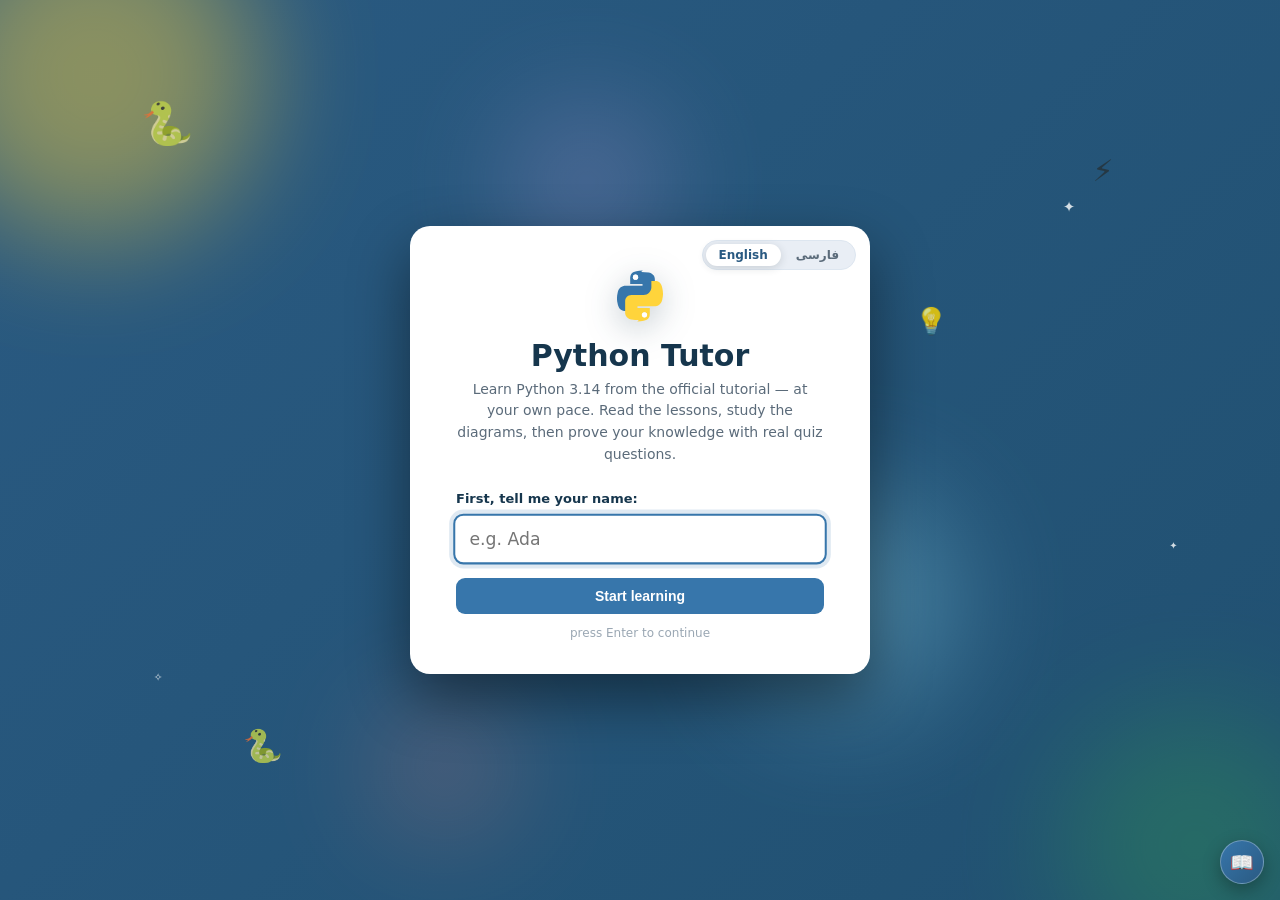
==== commit aff1e8b8: "Bug fixes: focus mode now exits via a real clickable ✕ button (the old one was a CSS decoration with" ====
--- a/static/index.html
+++ b/static/index.html
@@ -22,7 +22,7 @@
 <link rel="preconnect" href="https://fonts.googleapis.com">
 <link rel="preconnect" href="https://fonts.gstatic.com" crossorigin>
 <link href="https://fonts.googleapis.com/css2?family=Vazirmatn:wght@400;500;600;700;800&display=swap" rel="stylesheet">
-<link rel="stylesheet" href="style.css?v=20261005a">
+<link rel="stylesheet" href="style.css?v=20261005b">
 </head>
 <body>
 <div id="scroll-progress" aria-hidden="true"></div>
@@ -128,6 +128,7 @@
 </div>
 <div id="toast"></div>
 <button id="zen-fab" title="Focus mode (F)">📖</button>
+<button id="zen-exit" hidden aria-label="Exit focus mode">✕</button>
 <div id="code-modal" hidden>
   <div class="cm-bar">
     <span id="cm-lang" class="code-lang"></span>
@@ -136,15 +137,15 @@
   </div>
   <pre id="cm-pre"></pre>
 </div>
-<script src="data.js?v=20261005a"></script>
-<script src="data-c.js?v=20261005a"></script>
-<script src="data-html.js?v=20261005a"></script>
-<script src="data-css.js?v=20261005a"></script>
-<script src="data-js.js?v=20261005a"></script>
-<script src="data-cpp.js?v=20261005a"></script>
-<script src="cengine.js?v=20261005a"></script>
-<script src="crunner.js?v=20261005a"></script>
-<script src="pyrunner.js?v=20261005a"></script>
-<script src="app.js?v=20261005a"></script>
+<script src="data.js?v=20261005b"></script>
+<script src="data-c.js?v=20261005b"></script>
+<script src="data-html.js?v=20261005b"></script>
+<script src="data-css.js?v=20261005b"></script>
+<script src="data-js.js?v=20261005b"></script>
+<script src="data-cpp.js?v=20261005b"></script>
+<script src="cengine.js?v=20261005b"></script>
+<script src="crunner.js?v=20261005b"></script>
+<script src="pyrunner.js?v=20261005b"></script>
+<script src="app.js?v=20261005b"></script>
 </body>
 </html>
--- a/static/style.css
+++ b/static/style.css
@@ -324,6 +324,8 @@
   font-size: 0.92em;
 }
 .lesson-body pre.code {
+  direction: ltr; /* code reads left-to-right in every UI language */
+  text-align: left;
   max-width: 100%;
   -webkit-overflow-scrolling: touch;
   background: var(--code-bg);
@@ -1700,6 +1702,7 @@
   background: #0d1622;
   display: flex;
   flex-direction: column;
+  direction: ltr; /* code reads left-to-right in every UI language */
 }
 #code-modal[hidden] { display: none; }
 #code-modal .cm-bar {
@@ -1758,8 +1761,7 @@
 body.zen #zen-fab { display: none; }
 body.zen #view { max-width: 760px; }
 body.zen #main { padding-inline: 18px; }
-body.zen-exit-hint::after {
-  content: "✕";
+#zen-exit {
   position: fixed;
   top: 10px;
   inset-inline-end: 12px;
@@ -1767,10 +1769,9 @@
   width: 38px;
   height: 38px;
   border-radius: 50%;
+  border: none;
   background: rgba(20, 30, 44, .8);
   color: #fff;
-  display: flex;
-  align-items: center;
-  justify-content: center;
   font-size: 16px;
-}
+  cursor: pointer;
+}
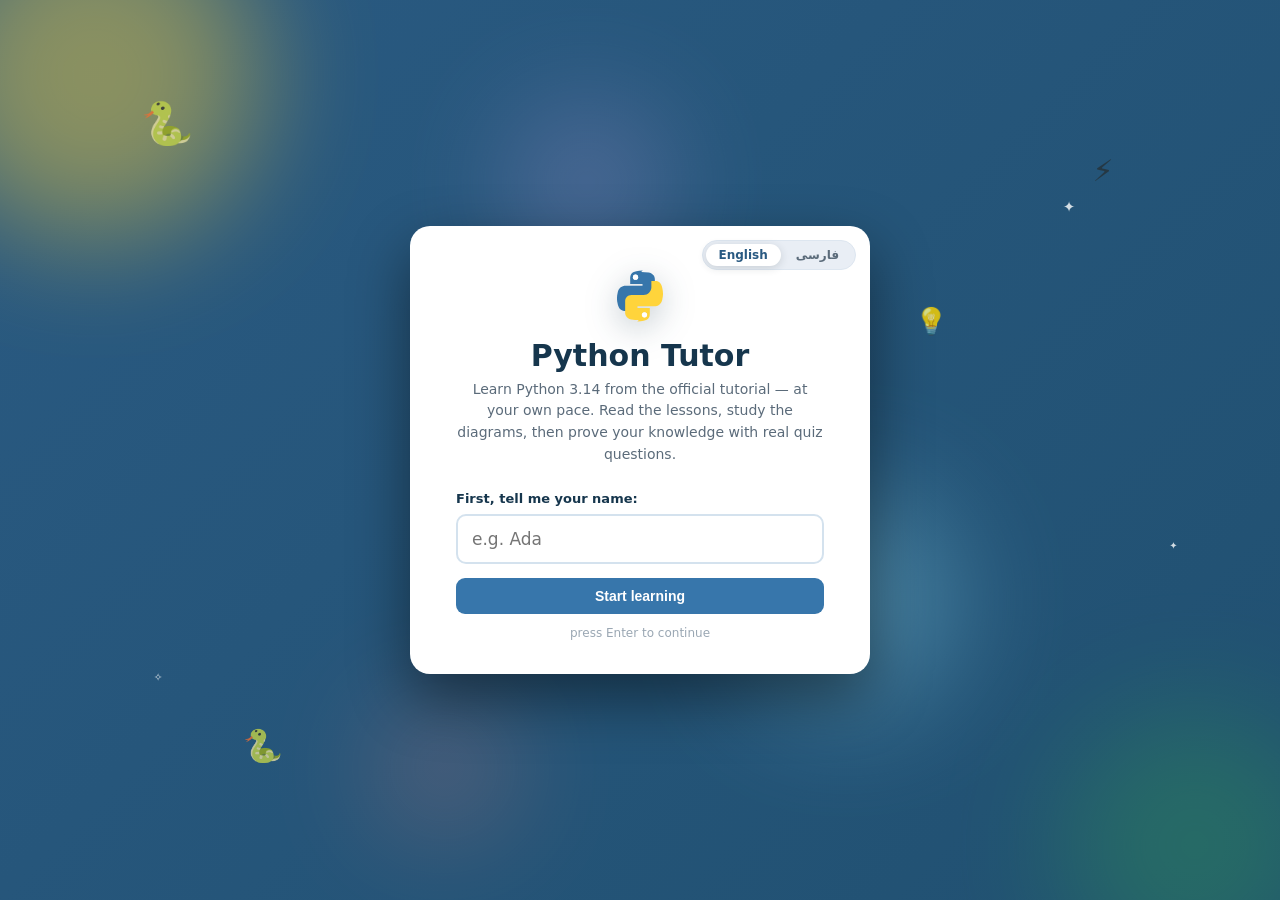
==== commit 53536a79: "PWA + study UX phase: installable app (manifest, icons, service worker with offline cache + network-" ====
--- a/static/index.html
+++ b/static/index.html
@@ -18,11 +18,17 @@
   } catch (e) {}
 })();
 </script>
+<link rel="manifest" href="manifest.json">
+<link rel="apple-touch-icon" href="icons/apple-touch-icon.png">
+<meta name="theme-color" content="#16364d">
+<meta name="mobile-web-app-capable" content="yes">
+<meta name="apple-mobile-web-app-capable" content="yes">
+<meta name="apple-mobile-web-app-status-bar-style" content="black-translucent">
 <link rel="icon" href="data:image/svg+xml,%3Csvg xmlns='http://www.w3.org/2000/svg' viewBox='0 0 100 100'%3E%3Ctext y='.9em' font-size='90'%3E🐍%3C/text%3E%3C/svg%3E">
 <link rel="preconnect" href="https://fonts.googleapis.com">
 <link rel="preconnect" href="https://fonts.gstatic.com" crossorigin>
 <link href="https://fonts.googleapis.com/css2?family=Vazirmatn:wght@400;500;600;700;800&display=swap" rel="stylesheet">
-<link rel="stylesheet" href="style.css?v=20261005b">
+<link rel="stylesheet" href="style.css?v=20261005c">
 </head>
 <body>
 <div id="scroll-progress" aria-hidden="true"></div>
@@ -106,6 +112,10 @@
         <p class="brand-sub" data-i18n="brand_sub"></p>
       </div>
     </div>
+    <div id="bookmarks-box" hidden>
+      <div class="bm-head">⭐ <span data-i18n="bookmarks"></span></div>
+      <div id="bookmarks-list"></div>
+    </div>
     <nav id="subject-chips" aria-label="Programming language"></nav>
     <p id="user-greeting" class="greeting"></p>
     <div class="progress-box">
@@ -137,15 +147,22 @@
   </div>
   <pre id="cm-pre"></pre>
 </div>
-<script src="data.js?v=20261005b"></script>
-<script src="data-c.js?v=20261005b"></script>
-<script src="data-html.js?v=20261005b"></script>
-<script src="data-css.js?v=20261005b"></script>
-<script src="data-js.js?v=20261005b"></script>
-<script src="data-cpp.js?v=20261005b"></script>
-<script src="cengine.js?v=20261005b"></script>
-<script src="crunner.js?v=20261005b"></script>
-<script src="pyrunner.js?v=20261005b"></script>
-<script src="app.js?v=20261005b"></script>
+<script src="data.js?v=20261005c"></script>
+<script src="data-c.js?v=20261005c"></script>
+<script src="data-html.js?v=20261005c"></script>
+<script src="data-css.js?v=20261005c"></script>
+<script src="data-js.js?v=20261005c"></script>
+<script src="data-cpp.js?v=20261005c"></script>
+<script src="cengine.js?v=20261005c"></script>
+<script src="crunner.js?v=20261005c"></script>
+<script src="pyrunner.js?v=20261005c"></script>
+<script src="app.js?v=20261005c"></script>
+<script>
+  if ("serviceWorker" in navigator) {
+    window.addEventListener("load", () => {
+      navigator.serviceWorker.register("sw.js").catch(() => {});
+    });
+  }
+</script>
 </body>
 </html>
--- a/static/style.css
+++ b/static/style.css
@@ -320,7 +320,8 @@
   border: 1px solid var(--line);
   border-radius: 5px;
   padding: 1px 6px;
-  font-family: "Fira Code", "JetBrains Mono", Consolas, Menlo, monospace;
+  font-family: "Fira Code", "JetBrains Mono", "Cascadia Code", Consolas, Menlo, monospace;
+  font-variant-ligatures: normal;
   font-size: 0.92em;
 }
 .lesson-body pre.code {
@@ -334,7 +335,8 @@
   padding: 14px 16px;
   margin: 18px 0;
   overflow-x: auto;
-  font-family: "Fira Code", "JetBrains Mono", Consolas, Menlo, monospace;
+  font-family: "Fira Code", "JetBrains Mono", "Cascadia Code", Consolas, Menlo, monospace;
+  font-variant-ligatures: normal;
   font-size: 14px;
   line-height: 1.6;
 }
@@ -409,7 +411,8 @@
   to   { opacity: 1; transform: translateY(0); }
 }
 .question .q-text { font-size: 15px; line-height: 1.55; margin-bottom: 12px; }
-.question .q-text code { background: var(--code-bg); padding: 1px 5px; border-radius: 4px; font-family: "Fira Code", "JetBrains Mono", Consolas, Menlo, monospace; font-size: .92em; }
+.question .q-text code { background: var(--code-bg); padding: 1px 5px; border-radius: 4px; font-family: "Fira Code", "JetBrains Mono", "Cascadia Code", Consolas, Menlo, monospace;
+  font-variant-ligatures: normal; font-size: .92em; }
 
 /* mc options */
 .option {
@@ -445,7 +448,8 @@
 
 /* blank input */
 input.blank {
-  font-family: "Fira Code", "JetBrains Mono", Consolas, Menlo, monospace;
+  font-family: "Fira Code", "JetBrains Mono", "Cascadia Code", Consolas, Menlo, monospace;
+  font-variant-ligatures: normal;
   font-size: 15px;
   padding: 6px 10px;
   border: 1px solid var(--blue);
@@ -464,7 +468,8 @@
   border: 1px solid var(--line);
   border-radius: 10px;
   padding: 14px 16px;
-  font-family: "Fira Code", "JetBrains Mono", Consolas, Menlo, monospace;
+  font-family: "Fira Code", "JetBrains Mono", "Cascadia Code", Consolas, Menlo, monospace;
+  font-variant-ligatures: normal;
   font-size: 14px;
   line-height: 2.1;
   overflow-x: auto;
@@ -481,7 +486,8 @@
   padding: 8px 14px;
   margin: 5px 6px 5px 0;
   cursor: pointer;
-  font-family: "Fira Code", "JetBrains Mono", Consolas, Menlo, monospace;
+  font-family: "Fira Code", "JetBrains Mono", "Cascadia Code", Consolas, Menlo, monospace;
+  font-variant-ligatures: normal;
   font-size: 13px;
   animation: chipIn .35s var(--ease-spring) backwards;
   transition: transform .22s var(--ease-spring), border-color .18s var(--ease-smooth),
@@ -566,6 +572,55 @@
   border-top-left-radius: 0;
   border-top-right-radius: 0;
 }
+
+/* bookmarks (starred lessons) at the top of the sidebar */
+#bookmarks-box {
+  background: rgba(255, 255, 255, .06);
+  border: 1px solid rgba(255, 255, 255, .12);
+  border-radius: 10px;
+  padding: 8px 10px;
+}
+.bm-head { font-size: 12px; letter-spacing: .6px; color: #ffd43b; font-weight: 700; }
+#bookmarks-list { display: flex; flex-direction: column; gap: 4px; margin-top: 6px; }
+.bm-item {
+  display: flex;
+  align-items: center;
+  gap: 8px;
+  border: none;
+  background: rgba(255, 255, 255, .05);
+  color: #e6eef7;
+  border-radius: 8px;
+  padding: 7px 9px;
+  font-size: 13px;
+  cursor: pointer;
+  text-align: start;
+}
+.bm-item:hover { background: rgba(255, 255, 255, .12); }
+.bm-subj {
+  flex-shrink: 0;
+  font-size: 10.5px;
+  font-weight: 700;
+  color: #fff;
+  background: var(--c, #3776ab);
+  border-radius: 999px;
+  padding: 2px 8px;
+}
+.bm-title { overflow: hidden; text-overflow: ellipsis; white-space: nowrap; }
+.bm-item.current .bm-title { font-weight: 700; }
+
+/* star button next to the lesson title */
+.star-btn {
+  border: none;
+  background: none;
+  font-size: 21px;
+  cursor: pointer;
+  color: #b7c6d6;
+  padding: 0 4px;
+  vertical-align: middle;
+  transition: transform .18s var(--ease-spring), color .2s ease;
+}
+.star-btn:hover { transform: scale(1.2); }
+.star-btn.on { color: #ffb800; }
 
 /* programming-language chips at the top of the sidebar — the educational
    language selector, deliberately separate from the UI language toggle
@@ -611,7 +666,8 @@
 textarea.codebox {
   width: 100%;
   min-height: 110px;
-  font-family: "Fira Code", "JetBrains Mono", Consolas, Menlo, monospace;
+  font-family: "Fira Code", "JetBrains Mono", "Cascadia Code", Consolas, Menlo, monospace;
+  font-variant-ligatures: normal;
   font-size: 14px;
   border: 1px solid var(--line);
   border-radius: 10px;
@@ -624,7 +680,8 @@
 .run-output {
   background: #101c28;
   color: #c9e6c9;
-  font-family: "Fira Code", "JetBrains Mono", Consolas, Menlo, monospace;
+  font-family: "Fira Code", "JetBrains Mono", "Cascadia Code", Consolas, Menlo, monospace;
+  font-variant-ligatures: normal;
   font-size: 13px;
   border-radius: 10px;
   padding: 12px 14px;
@@ -1572,7 +1629,8 @@
 .run-output.js-console {
   background: #1e1e1e;
   color: #d4d4d4;
-  font-family: "Fira Code", "JetBrains Mono", Consolas, Menlo, monospace;
+  font-family: "Fira Code", "JetBrains Mono", "Cascadia Code", Consolas, Menlo, monospace;
+  font-variant-ligatures: normal;
   font-size: 13px;
   padding: 12px 14px;
   border-radius: 10px;
@@ -1721,7 +1779,8 @@
   margin: 0;
   padding: 16px;
   color: #dbe7f3;
-  font-family: "Fira Code", "JetBrains Mono", Consolas, Menlo, monospace;
+  font-family: "Fira Code", "JetBrains Mono", "Cascadia Code", Consolas, Menlo, monospace;
+  font-variant-ligatures: normal;
   font-size: 16px;
   line-height: 1.6;
   white-space: pre;
@@ -1755,6 +1814,9 @@
   transition: transform .18s var(--ease-out), opacity .3s ease;
 }
 #zen-fab:active { transform: scale(.92); }
+/* not a study tool on the menu screens — course pages only */
+#welcome.show ~ #zen-fab,
+#subject.show ~ #zen-fab { display: none; }
 body.zen #sidebar,
 body.zen #drawer-btn,
 body.zen #drawer-backdrop,
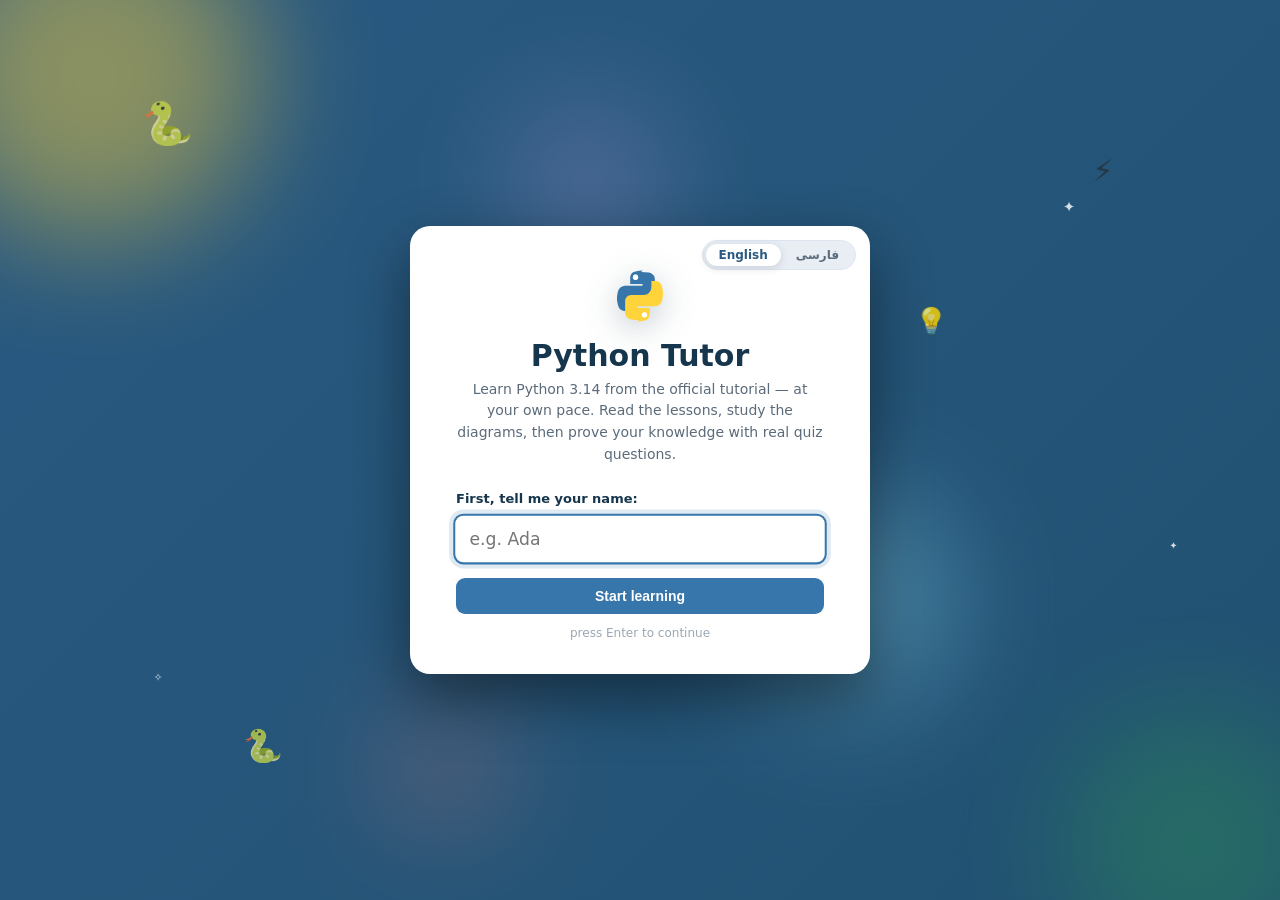
==== commit 100074e1: "UX phase 2: syntax comparison modal (⇄ in every code block — 11 bilingual topics × Python/C/C++/JS, " ====
--- a/static/index.html
+++ b/static/index.html
@@ -28,7 +28,7 @@
 <link rel="preconnect" href="https://fonts.googleapis.com">
 <link rel="preconnect" href="https://fonts.gstatic.com" crossorigin>
 <link href="https://fonts.googleapis.com/css2?family=Vazirmatn:wght@400;500;600;700;800&display=swap" rel="stylesheet">
-<link rel="stylesheet" href="style.css?v=20261005c">
+<link rel="stylesheet" href="style.css?v=20261007c">
 </head>
 <body>
 <div id="scroll-progress" aria-hidden="true"></div>
@@ -137,6 +137,36 @@
   </main>
 </div>
 <div id="toast"></div>
+<div id="update-toast" hidden>
+  <span data-i18n="update_msg">A new version is available!</span>
+  <button id="update-btn">↻ <span data-i18n="update_btn">Update</span></button>
+</div>
+<nav id="bottom-nav">
+  <button data-nav="menu">☰<span data-i18n="bn_menu">Menu</span></button>
+  <button data-nav="search">🔍<span data-i18n="bn_search">Search</span></button>
+  <button data-nav="saved">⭐<span data-i18n="bn_saved">Saved</span></button>
+  <button data-nav="lang">🌐<span data-i18n="bn_lang">Language</span></button>
+</nav>
+<div id="palette" hidden>
+  <div class="pal-box">
+    <input id="pal-input" type="text" autocomplete="off" placeholder="Lessons, commands…">
+    <div id="pal-results"></div>
+  </div>
+</div>
+<div id="compare-modal" hidden>
+  <div class="cm-bar">
+    <span id="cmp-topic-label" class="code-lang"></span>
+    <span class="bar-group">
+      <button id="cmp-share" class="code-copy" type="button">🔗</button>
+      <button id="cmp-close" class="code-copy" type="button">✕</button>
+    </span>
+  </div>
+  <div id="cmp-topics"></div>
+  <div class="cmp-panes">
+    <div class="cmp-pane" id="cmp-pane-a"></div>
+    <div class="cmp-pane" id="cmp-pane-b"></div>
+  </div>
+</div>
 <button id="zen-fab" title="Focus mode (F)">📖</button>
 <button id="zen-exit" hidden aria-label="Exit focus mode">✕</button>
 <div id="code-modal" hidden>
@@ -156,7 +186,8 @@
 <script src="cengine.js?v=20261005c"></script>
 <script src="crunner.js?v=20261005c"></script>
 <script src="pyrunner.js?v=20261005c"></script>
-<script src="app.js?v=20261005c"></script>
+<script src="comparisons.js"></script>
+<script src="app.js?v=20261007c"></script>
 <script>
   if ("serviceWorker" in navigator) {
     window.addEventListener("load", () => {
--- a/static/style.css
+++ b/static/style.css
@@ -1837,3 +1837,239 @@
   font-size: 16px;
   cursor: pointer;
 }
+
+
+/* ================= bottom nav (mobile thumb bar) ================= */
+#bottom-nav {
+  display: none;
+  position: fixed;
+  bottom: 0;
+  left: 0;
+  right: 0;
+  z-index: 1260;
+  background: linear-gradient(180deg, #22415f, #1a3149);
+  border-top: 1px solid rgba(255, 255, 255, .12);
+  padding: 6px 4px calc(6px + env(safe-area-inset-bottom, 0px));
+}
+#bottom-nav button {
+  flex: 1;
+  display: flex;
+  flex-direction: column;
+  align-items: center;
+  gap: 2px;
+  border: none;
+  background: none;
+  color: #cfe0ef;
+  font-size: 10.5px;
+  cursor: pointer;
+  padding: 4px 0;
+  border-radius: 10px;
+}
+#bottom-nav button span:first-child { font-size: 19px; line-height: 1; }
+#bottom-nav button:active { background: rgba(255, 255, 255, .12); }
+
+@media (max-width: 600px) {
+  body.course-active #bottom-nav { display: flex; }
+  body.drawer-open #bottom-nav { display: none; }
+  #main { padding-bottom: 74px; }  /* clear the bar */
+  body.zen #bottom-nav { display: none; }
+}
+/* the bar only makes sense inside a course; hidden behind menu overlays */
+#welcome.show ~ #bottom-nav,
+#subject.show ~ #bottom-nav { display: none !important; }
+
+/* ================= command palette ================= */
+#palette {
+  position: fixed;
+  inset: 0;
+  z-index: 1450;
+  background: rgba(8, 13, 22, .6);
+  display: flex;
+  align-items: flex-start;
+  justify-content: center;
+  padding: 12vh 16px 16px;
+}
+#palette[hidden] { display: none; }
+.pal-box {
+  width: min(620px, 100%);
+  background: #f7fafc;
+  border-radius: 14px;
+  box-shadow: 0 24px 70px rgba(0, 0, 0, .45);
+  overflow: hidden;
+}
+#pal-input {
+  width: 100%;
+  border: none;
+  outline: none;
+  padding: 15px 18px;
+  font-size: 16px;
+  background: #fff;
+  color: #1f2d3a;
+  border-bottom: 1px solid #e3eaf1;
+  box-sizing: border-box;
+}
+#pal-results { max-height: 52vh; overflow-y: auto; padding: 6px; }
+.pal-item {
+  display: flex;
+  align-items: center;
+  gap: 10px;
+  width: 100%;
+  border: none;
+  background: none;
+  text-align: start;
+  padding: 9px 12px;
+  border-radius: 9px;
+  font-size: 14.5px;
+  color: #1f2d3a;
+  cursor: pointer;
+}
+.pal-item .pal-tag {
+  flex-shrink: 0;
+  font-size: 10.5px;
+  font-weight: 700;
+  color: #fff;
+  background: var(--c, #3776ab);
+  border-radius: 999px;
+  padding: 2px 8px;
+}
+.pal-item.sel { background: #e8f1fa; }
+.pal-group {
+  font-size: 11px;
+  letter-spacing: .8px;
+  text-transform: uppercase;
+  color: #7d93a8;
+  padding: 8px 12px 3px;
+}
+
+/* ================= PWA update toast ================= */
+#update-toast {
+  position: fixed;
+  bottom: 18px;
+  left: 50%;
+  transform: translateX(-50%);
+  z-index: 1600;
+  background: #14263a;
+  color: #e6eef7;
+  border: 1px solid rgba(255, 255, 255, .18);
+  border-radius: 12px;
+  padding: 10px 14px;
+  display: flex;
+  align-items: center;
+  gap: 12px;
+  font-size: 14px;
+  box-shadow: 0 10px 30px rgba(0, 0, 0, .4);
+}
+#update-toast[hidden] { display: none; }
+#update-btn {
+  border: none;
+  background: #ffd43b;
+  color: #1f3554;
+  font-weight: 700;
+  border-radius: 9px;
+  padding: 7px 14px;
+  cursor: pointer;
+}
+
+/* ================= compare modal ================= */
+#compare-modal {
+  position: fixed;
+  inset: 0;
+  z-index: 1500;
+  background: #0d1622;
+  display: flex;
+  flex-direction: column;
+  direction: ltr;
+}
+#compare-modal[hidden] { display: none; }
+#compare-modal .cm-bar {
+  display: flex;
+  align-items: center;
+  gap: 8px;
+  padding: 10px 14px;
+  background: #22303f;
+  border-bottom: 1px solid rgba(255, 255, 255, .08);
+  flex-shrink: 0;
+}
+#cmp-topics {
+  display: flex;
+  gap: 6px;
+  flex-wrap: wrap;
+  padding: 10px 14px;
+  border-bottom: 1px solid rgba(255, 255, 255, .07);
+  flex-shrink: 0;
+}
+.cmp-topic {
+  border: 1px solid rgba(255, 255, 255, .2);
+  background: rgba(255, 255, 255, .06);
+  color: #dce8f5;
+  border-radius: 999px;
+  padding: 5px 13px;
+  font-size: 12.5px;
+  cursor: pointer;
+}
+.cmp-topic.sel {
+  background: #2f81f7;
+  border-color: #2f81f7;
+  color: #fff;
+}
+.cmp-panes {
+  flex: 1;
+  display: grid;
+  grid-template-columns: 1fr 1fr;
+  gap: 1px;
+  background: rgba(255, 255, 255, .07);
+  min-height: 0;
+}
+.cmp-pane {
+  display: flex;
+  flex-direction: column;
+  min-height: 0;
+  background: #101c28;
+}
+.cmp-pills {
+  display: flex;
+  gap: 5px;
+  padding: 8px 12px;
+  flex-shrink: 0;
+  background: #22303f;
+}
+.cmp-pill {
+  border: 1px solid rgba(255, 255, 255, .18);
+  background: rgba(255, 255, 255, .05);
+  color: #dce8f5;
+  border-radius: 999px;
+  padding: 4px 12px;
+  font-size: 12px;
+  font-weight: 600;
+  cursor: pointer;
+}
+.cmp-pill.sel { background: var(--c, #3776ab); border-color: var(--c); color: #fff; }
+.cmp-pane pre {
+  flex: 1;
+  overflow: auto;
+  margin: 0;
+  padding: 14px;
+  color: #dbe7f3;
+  font-family: "Fira Code", "JetBrains Mono", "Cascadia Code", Consolas, Menlo, monospace;
+  font-size: 14px;
+  line-height: 1.6;
+  white-space: pre;
+  direction: ltr;
+  -webkit-overflow-scrolling: touch;
+}
+@media (max-width: 700px) {
+  .cmp-panes { grid-template-columns: 1fr; grid-template-rows: 1fr 1fr; }
+}
+
+/* share button next to the star */
+.share-btn {
+  border: none;
+  background: none;
+  font-size: 18px;
+  cursor: pointer;
+  color: #b7c6d6;
+  padding: 0 4px;
+  vertical-align: middle;
+  transition: transform .18s var(--ease-spring);
+}
+.share-btn:hover { transform: scale(1.15); }
